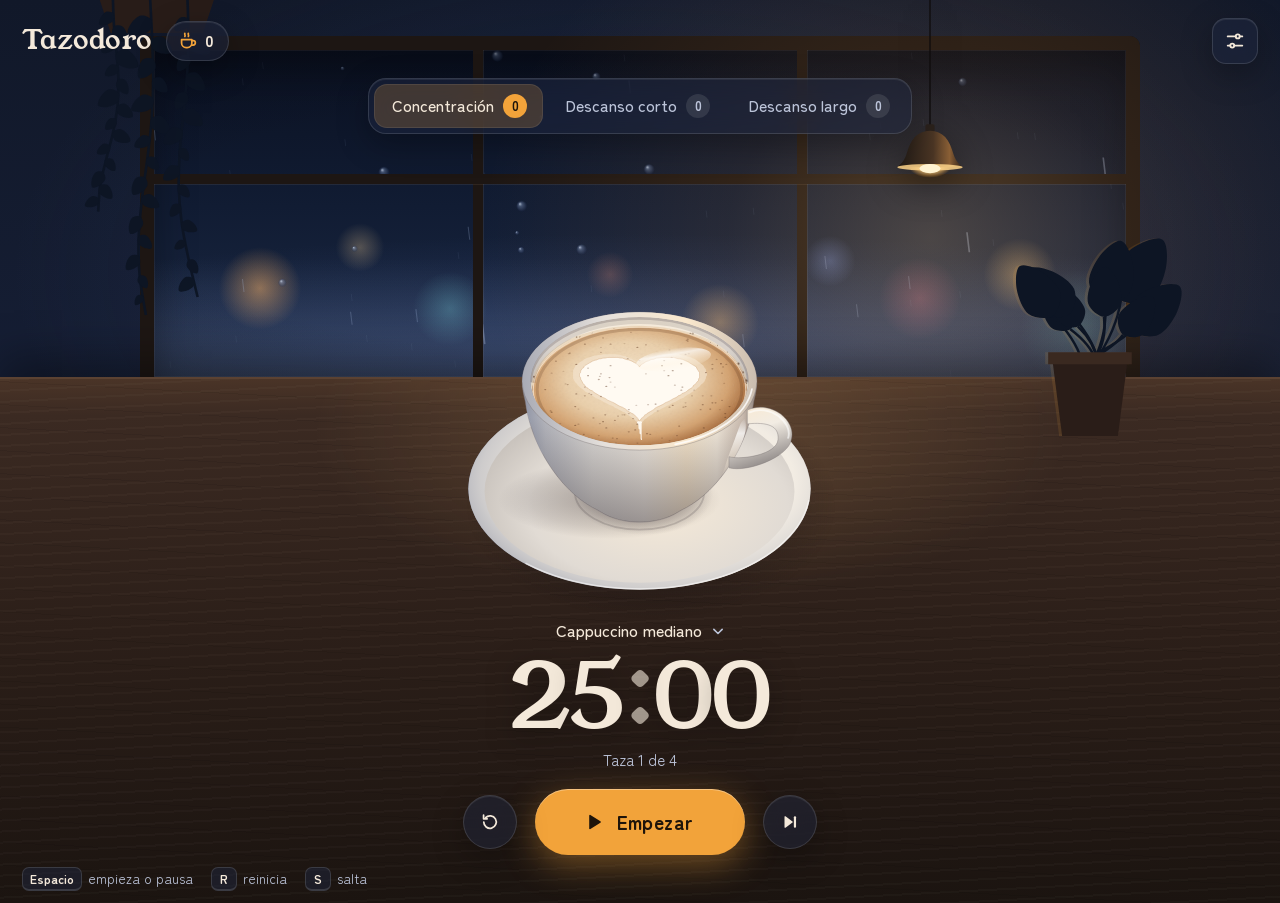
==== index.html @ 89efac1e "Fase 1: temporizador, Cappuccino y cafetería nocturna - Temporizador por hora de fin: ciclo de conce" ====
<!doctype html>
<html lang="es">
<head>
  <meta charset="utf-8">
  <meta name="viewport" content="width=device-width, initial-scale=1, viewport-fit=cover">
  <title>Tazodoro</title>
  <meta name="description" content="">
  <meta name="theme-color" content="#141B2E">
  <meta name="color-scheme" content="dark">
  <link rel="icon" href="data:image/svg+xml,%3Csvg xmlns='http://www.w3.org/2000/svg' viewBox='0 0 32 32'%3E%3Cpath d='M6 9h17v11a6 6 0 0 1-6 6h-5a6 6 0 0 1-6-6z' fill='%23F4E9DA'/%3E%3C/svg%3E">
  <link rel="preconnect" href="https://fonts.googleapis.com">
  <link rel="preconnect" href="https://fonts.gstatic.com" crossorigin>
  <link rel="stylesheet" href="https://fonts.googleapis.com/css2?family=Young+Serif&family=Zen+Maru+Gothic:wght@400;500;700&display=swap">
  <link rel="stylesheet" href="css/base.css">
  <link rel="stylesheet" href="css/escena.css">
  <link rel="stylesheet" href="css/temas/nocturna.css">
  <script type="module" src="js/main.js"></script>
</head>
<body>
  <div class="app" data-tema="nocturna">
    <div class="fondo" aria-hidden="true"></div>

    <header class="barra">
      <div class="marca">
        <h1 class="marca-nombre" data-t="app.nombre"></h1>
        <span class="racha vidrio" role="img"><span class="racha-icono"></span><span class="racha-numero" aria-hidden="true">0</span></span>
      </div>
      <div class="barra-iconos">
        <button class="boton-icono vidrio" type="button" data-accion="ajustes" data-t-aria="barra.ajustes" data-t-title="barra.ajustes"></button>
      </div>
    </header>

    <nav class="bloques vidrio" data-t-aria="bloques.grupo">
      <button class="bloque" type="button" data-bloque="foco" aria-pressed="true">
        <span class="bloque-nombre" data-t="bloques.foco"></span>
        <span class="bloque-breve" data-t="bloques.focoBreve" aria-hidden="true"></span>
        <span class="contador" aria-hidden="true">0</span>
      </button>
      <button class="bloque" type="button" data-bloque="corto" aria-pressed="false">
        <span class="bloque-nombre" data-t="bloques.corto"></span>
        <span class="bloque-breve" data-t="bloques.cortoBreve" aria-hidden="true"></span>
        <span class="contador" aria-hidden="true">0</span>
      </button>
      <button class="bloque" type="button" data-bloque="largo" aria-pressed="false">
        <span class="bloque-nombre" data-t="bloques.largo"></span>
        <span class="bloque-breve" data-t="bloques.largoBreve" aria-hidden="true"></span>
        <span class="contador" aria-hidden="true">0</span>
      </button>
    </nav>

    <main class="centro">
      <div class="escena" role="img"></div>
      <p class="mensaje vidrio" role="status"></p>
      <button class="pedido" type="button" aria-haspopup="dialog" aria-expanded="false" data-t-title="pedido.abrir">
        <span class="pedido-texto"></span><span class="pedido-flecha"></span>
      </button>
      <div class="reloj" role="timer"><span class="reloj-cifras"></span></div>
      <p class="estado-linea"></p>
      <div class="controles">
        <button class="boton-redondo vidrio" type="button" data-accion="reiniciar" data-t-aria="controles.reiniciar" data-t-title="controles.reiniciar"></button>
        <button class="boton-principal" type="button"><span class="principal-icono"></span><span class="principal-texto"></span></button>
        <button class="boton-redondo vidrio" type="button" data-accion="saltar"></button>
      </div>
    </main>

    <footer class="pie">
      <p class="atajos">
        <span class="atajo"><kbd data-t="atajos.espacio"></kbd> <span data-t="atajos.espacioAccion"></span></span>
        <span class="atajo"><kbd data-t="atajos.r"></kbd> <span data-t="atajos.rAccion"></span></span>
        <span class="atajo"><kbd data-t="atajos.s"></kbd> <span data-t="atajos.sAccion"></span></span>
      </p>
    </footer>

    <div class="anuncios visualmente-oculto" aria-live="polite" aria-atomic="true"></div>
  </div>
</body>
</html>
---- css/base.css ----
/* Estilos base de Tazodoro. Los temas solo cambian variables (css/temas/*.css). */

*,
*::before,
*::after { box-sizing: border-box; }

html { -webkit-text-size-adjust: 100%; text-size-adjust: 100%; }
body { margin: 0; background: var(--fondo, #141b2e); color: var(--texto, #f4e9da); }
h1, h2, h3, p { margin: 0; }
button, input, select { font: inherit; color: inherit; }
button { cursor: pointer; }
button:disabled { cursor: not-allowed; }
svg { display: block; }

.app {
  /* Valores por defecto; cada tema los redefine. */
  --fondo: #141b2e;
  --texto: #f4e9da;
  --texto-suave: #b9c2d8;
  --acento: #f2a33a;
  --acento-texto: #1e140a;
  --acento-hover: #ffb85c;
  --vidrio: rgba(28, 36, 58, 0.55);
  --vidrio-fuerte: rgba(22, 28, 46, 0.9);
  --vidrio-borde: rgba(255, 255, 255, 0.13);
  --vidrio-brillo: rgba(255, 255, 255, 0.07);
  --activo: rgba(242, 163, 58, 0.2);
  --foco: #ffd08a;
  --sombra-suave: 0 10px 32px rgba(0, 0, 0, 0.28);
  --radio: 16px;
  --radio-grande: 24px;
  --fuente-display: Georgia, 'Times New Roman', serif;
  --fuente-ui: system-ui, -apple-system, 'Segoe UI', sans-serif;
  --alto-escena: clamp(230px, calc(100dvh - 425px), 600px);

  position: relative;
  min-height: 100vh;
  min-height: 100dvh;
  display: grid;
  grid-template-rows: auto auto 1fr auto;
  overflow: hidden;
  font-family: var(--fuente-ui);
  font-size: 16px;
  line-height: 1.45;
  padding: max(14px, env(safe-area-inset-top)) max(16px, env(safe-area-inset-right)) max(10px, env(safe-area-inset-bottom)) max(16px, env(safe-area-inset-left));
  isolation: isolate;
}

.fondo { position: absolute; inset: 0; z-index: -1; overflow: hidden; pointer-events: none; }

.vidrio {
  background: var(--vidrio);
  border: 1px solid var(--vidrio-borde);
  -webkit-backdrop-filter: blur(14px) saturate(1.25);
  backdrop-filter: blur(14px) saturate(1.25);
  box-shadow: inset 0 1px 0 var(--vidrio-brillo), var(--sombra-suave);
}

:focus { outline: none; }
:focus-visible { outline: 2px solid var(--foco); outline-offset: 3px; }

.visualmente-oculto {
  position: absolute !important;
  width: 1px; height: 1px;
  margin: -1px; padding: 0; border: 0;
  overflow: hidden; clip: rect(0 0 0 0); clip-path: inset(50%);
  white-space: nowrap;
}

/* ---------- Barra superior ---------- */
.barra { display: flex; align-items: center; justify-content: space-between; gap: 12px; padding: 4px 6px 0; }
.marca { display: flex; align-items: center; gap: 14px; min-width: 0; }
.marca-nombre { font-family: var(--fuente-display); font-weight: 400; font-size: clamp(1.35rem, 2.6vw, 1.7rem); letter-spacing: 0.01em; line-height: 1; white-space: nowrap; }
.racha { display: inline-flex; align-items: center; gap: 6px; height: 40px; padding: 0 14px 0 10px; border-radius: 999px; font-weight: 700; font-variant-numeric: tabular-nums; }
.racha-icono { color: var(--acento); width: 22px; height: 22px; }
.racha-icono svg { width: 100%; height: 100%; }
.barra-iconos { display: flex; gap: 10px; }
.boton-icono { width: 46px; height: 46px; display: grid; place-items: center; border-radius: 14px; padding: 0; transition: background-color 0.2s, border-color 0.2s; }
.boton-icono svg { width: 22px; height: 22px; }
.boton-icono:hover { background: var(--vidrio-fuerte); border-color: rgba(255, 255, 255, 0.24); }

/* ---------- Pestañas de bloque ---------- */
.bloques { justify-self: center; display: flex; gap: 4px; padding: 5px; margin-top: 14px; border-radius: 18px; max-width: 100%; }
.bloque {
  display: inline-flex; align-items: center; gap: 9px;
  min-height: 44px; padding: 0 16px 0 18px;
  border: 0; border-radius: 13px; background: transparent;
  color: var(--texto-suave); font-weight: 500; white-space: nowrap;
  transition: background-color 0.25s, color 0.25s;
}
.bloque:hover { color: var(--texto); }
.bloque[aria-pressed='true'] { background: var(--activo); color: var(--texto); box-shadow: inset 0 0 0 1px rgba(255, 255, 255, 0.08); }
.bloque-breve { display: none; }
.contador {
  display: inline-grid; place-items: center; min-width: 24px; height: 24px; padding: 0 6px;
  border-radius: 999px; background: rgba(255, 255, 255, 0.1); font-size: 0.82rem; font-weight: 700; font-variant-numeric: tabular-nums;
}
.bloque[aria-pressed='true'] .contador { background: var(--acento); color: var(--acento-texto); }
.contador.sube { animation: sube-contador 0.7s cubic-bezier(0.3, 1.6, 0.5, 1); }
@keyframes sube-contador { 40% { transform: scale(1.35); } }

/* ---------- Centro ---------- */
.centro { position: relative; display: flex; flex-direction: column; align-items: center; justify-content: center; padding: 6px 0 4px; min-width: 0; }
.escena {
  position: relative;
  width: min(calc(100vw - 32px), calc(var(--alto-escena) * 400 / 460));
  aspect-ratio: 400 / 460;
  flex: none;
}
.mensaje {
  position: absolute; top: 2%; left: 50%; z-index: 3;
  max-width: min(88vw, 420px); padding: 10px 18px; border-radius: 999px;
  text-align: center; font-weight: 500;
  opacity: 0; transform: translate(-50%, -6px); pointer-events: none;
  transition: opacity 0.4s ease, transform 0.4s ease;
}
.mensaje.visible { opacity: 1; transform: translate(-50%, 0); }
.mensaje:empty { display: none; }

.pedido {
  position: relative; z-index: 2;
  display: inline-flex; align-items: center; gap: 6px;
  margin-top: -4px; padding: 6px 10px 6px 14px; min-height: 40px;
  border: 1px solid transparent; border-radius: 999px; background: transparent;
  color: var(--texto); font-weight: 500; font-size: 1.02rem;
  transition: background-color 0.2s, border-color 0.2s;
}
.pedido:hover, .pedido[aria-expanded='true'] { background: var(--vidrio); border-color: var(--vidrio-borde); }
.pedido-flecha { width: 20px; height: 20px; color: var(--texto-suave); }
.pedido-flecha svg { width: 100%; height: 100%; }

.reloj {
  font-family: var(--fuente-display);
  font-size: clamp(3.4rem, 8vw, 5.6rem);
  line-height: 1; letter-spacing: 0.01em;
  margin-top: 2px; font-variant-numeric: tabular-nums lining-nums;
  text-shadow: 0 6px 30px rgba(0, 0, 0, 0.35);
  pointer-events: none;
}
.reloj-cifras { display: inline-flex; align-items: baseline; }
.cifra { display: inline-block; width: 0.64em; text-align: center; }
.dos-puntos { display: inline-block; width: 0.32em; text-align: center; opacity: 0.6; transform: translateY(-0.06em); }
.estado-linea { margin-top: 6px; color: var(--texto-suave); font-size: 0.98rem; min-height: 1.45em; text-align: center; }

.controles { display: flex; align-items: center; gap: 18px; margin-top: 18px; }
.boton-redondo { width: 54px; height: 54px; display: grid; place-items: center; border-radius: 50%; padding: 0; transition: background-color 0.2s, border-color 0.2s; }
.boton-redondo svg { width: 22px; height: 22px; }
.boton-redondo:hover { background: var(--vidrio-fuerte); border-color: rgba(255, 255, 255, 0.24); }
.boton-principal {
  display: inline-flex; align-items: center; justify-content: center; gap: 12px;
  min-width: 210px; height: 66px; padding: 0 34px 0 28px;
  border: 0; border-radius: 999px;
  background: var(--acento); color: var(--acento-texto);
  font-size: 1.22rem; font-weight: 700; letter-spacing: 0.02em;
  box-shadow: 0 10px 34px color-mix(in srgb, var(--acento) 38%, transparent), inset 0 1px 0 rgba(255, 255, 255, 0.35);
  transition: background-color 0.2s, transform 0.15s ease;
}
.boton-principal:hover { background: var(--acento-hover); }
.boton-principal:active { transform: scale(0.97); }
.principal-icono { width: 24px; height: 24px; }
.principal-icono svg { width: 100%; height: 100%; }

/* ---------- Pie ---------- */
.pie { display: flex; justify-content: flex-start; padding: 8px 6px 2px; color: var(--texto-suave); font-size: 0.85rem; }
.atajos { display: flex; flex-wrap: wrap; gap: 6px 18px; }
.atajo { display: inline-flex; align-items: center; gap: 6px; }
kbd {
  display: inline-grid; place-items: center; min-width: 26px; height: 24px; padding: 0 7px;
  border-radius: 7px; border: 1px solid var(--vidrio-borde); border-bottom-width: 2px;
  background: var(--vidrio); color: var(--texto); font-family: inherit; font-size: 0.78rem; font-weight: 700;
}

/* ---------- Ventanita de tamaños ---------- */
.popover { position: absolute; z-index: 20; border-radius: var(--radio-grande); padding: 16px; background: var(--vidrio-fuerte); border: 1px solid var(--vidrio-borde); box-shadow: 0 24px 60px rgba(0, 0, 0, 0.45); -webkit-backdrop-filter: blur(18px); backdrop-filter: blur(18px); }
.popover[hidden] { display: none; }
.popover-titulo { font-weight: 700; margin-bottom: 10px; padding-left: 4px; }
.opciones-tamano { display: grid; grid-template-columns: repeat(4, minmax(0, 1fr)); gap: 8px; }
.opcion-tamano {
  display: grid; justify-items: center; gap: 2px; padding: 10px 6px 9px; min-width: 86px;
  border-radius: 14px; border: 1px solid var(--vidrio-borde); background: rgba(255, 255, 255, 0.03);
  color: var(--texto); transition: background-color 0.2s, border-color 0.2s;
}
.opcion-tamano:hover:not(:disabled) { background: rgba(255, 255, 255, 0.08); }
.opcion-tamano[aria-checked='true'] { border-color: var(--acento); background: var(--activo); }
.opcion-tamano:disabled { opacity: 0.45; }
.opcion-icono { width: 34px; height: 34px; color: var(--acento); }
.opcion-icono svg { width: 100%; height: 100%; }
.opcion-nombre { font-weight: 700; font-size: 0.9rem; }
.opcion-minutos { color: var(--texto-suave); font-size: 0.8rem; font-variant-numeric: tabular-nums; }
.personalizada { margin-top: 14px; display: grid; gap: 6px; font-size: 0.9rem; color: var(--texto-suave); }
.personalizada[hidden] { display: none; }
.personalizada-fila { display: flex; align-items: center; gap: 12px; }
.personalizada-fila output { min-width: 56px; color: var(--texto); font-weight: 700; font-variant-numeric: tabular-nums; }
.nota-bloqueo { display: none; margin-top: 12px; font-size: 0.85rem; color: var(--texto-suave); max-width: 360px; }
.popover-tamanos.bloqueado .nota-bloqueo { display: block; }

input[type='range'] { flex: 1; accent-color: var(--acento); min-height: 28px; }

/* ---------- Diálogos ---------- */
.dialogo {
  width: min(560px, calc(100vw - 24px)); max-height: min(86dvh, 760px);
  padding: 0; border: 1px solid var(--vidrio-borde); border-radius: var(--radio-grande);
  background: var(--vidrio-fuerte); color: var(--texto);
  box-shadow: 0 30px 80px rgba(0, 0, 0, 0.5);
}
.dialogo::backdrop { background: rgba(6, 8, 16, 0.55); -webkit-backdrop-filter: blur(3px); backdrop-filter: blur(3px); }
.dialogo-cuerpo { padding: 22px 24px 24px; display: grid; gap: 20px; }
.dialogo-cabecera { display: flex; align-items: center; justify-content: space-between; gap: 12px; }
.dialogo-titulo { font-family: var(--fuente-display); font-weight: 400; font-size: 1.5rem; }
.dialogo-texto { color: var(--texto-suave); }
.dialogo-botones { display: flex; justify-content: flex-end; gap: 10px; flex-wrap: wrap; }
.dialogo-confirmar { width: min(440px, calc(100vw - 24px)); }

.boton-suave, .boton-acento, .boton-texto {
  min-height: 42px; padding: 0 16px; border-radius: 12px; font-weight: 700;
  transition: background-color 0.2s, border-color 0.2s;
}
.boton-suave { border: 1px solid var(--vidrio-borde); background: rgba(255, 255, 255, 0.06); }
.boton-suave:hover { background: rgba(255, 255, 255, 0.12); }
.boton-acento { border: 0; background: var(--acento); color: var(--acento-texto); }
.boton-acento:hover { background: var(--acento-hover); }
.boton-texto { border: 0; background: none; color: var(--acento); padding: 0 4px; justify-self: start; text-decoration: underline; text-underline-offset: 3px; }

.grupo-ajustes { display: grid; gap: 12px; }
.grupo-ajustes h3 { font-size: 1rem; font-weight: 700; }
.nota { font-size: 0.88rem; color: var(--texto-suave); }
.nota[hidden] { display: none; }
.rejilla-tiempos { display: grid; grid-template-columns: repeat(3, minmax(0, 1fr)); gap: 10px; }
.campo { display: grid; gap: 6px; }
.campo-etiqueta { font-size: 0.86rem; color: var(--texto-suave); }
.entrada-numero { display: flex; align-items: center; gap: 6px; padding: 0 12px; min-height: 44px; border-radius: 12px; border: 1px solid var(--vidrio-borde); background: rgba(0, 0, 0, 0.18); }
.entrada-numero:focus-within { border-color: var(--acento); }
.entrada-numero input { width: 100%; min-width: 0; border: 0; background: none; font-weight: 700; font-variant-numeric: tabular-nums; }
.entrada-numero input:focus-visible { outline: none; }
.unidad { color: var(--texto-suave); font-size: 0.85rem; }
.fila { display: flex; align-items: center; gap: 12px; }

.interruptor { display: flex; align-items: center; gap: 12px; min-height: 40px; cursor: pointer; }
.interruptor input { position: absolute; opacity: 0; width: 1px; height: 1px; }
.interruptor-pista { position: relative; flex: none; width: 46px; height: 28px; border-radius: 999px; background: rgba(255, 255, 255, 0.16); transition: background-color 0.2s; }
.interruptor-pista::after { content: ''; position: absolute; top: 3px; left: 3px; width: 22px; height: 22px; border-radius: 50%; background: var(--texto); transition: transform 0.2s ease; }
.interruptor input:checked + .interruptor-pista { background: var(--acento); }
.interruptor input:checked + .interruptor-pista::after { transform: translateX(18px); background: var(--acento-texto); }
.interruptor input:focus-visible + .interruptor-pista { outline: 2px solid var(--foco); outline-offset: 3px; }

.tema-actual { display: flex; align-items: center; gap: 14px; padding: 12px; border-radius: 14px; border: 1px solid var(--vidrio-borde); background: rgba(255, 255, 255, 0.04); }
.tema-actual strong { display: block; }
.tema-frase { display: block; color: var(--texto-suave); font-size: 0.88rem; }
.tema-muestra { flex: none; width: 52px; height: 52px; border-radius: 12px; background: var(--muestra-tema, var(--acento)); }

/* ---------- Modo de prueba ---------- */
/* ?prueba=1&quieto=1: sin transiciones, para capturas exactas. */
.app.sin-transiciones *,
.app.sin-transiciones *::before,
.app.sin-transiciones *::after { transition: none !important; }

.panel-prueba {
  position: fixed; right: 14px; bottom: 14px; z-index: 30; width: 250px;
  display: grid; gap: 8px; padding: 14px; border-radius: 16px;
  background: rgba(10, 12, 20, 0.88); border: 1px dashed rgba(255, 208, 138, 0.5);
  font-size: 0.85rem; color: #f4e9da;
}
.prueba-titulo { font-weight: 700; color: #ffd08a; }
.prueba-nota { color: #b9c2d8; }
.prueba-botones { display: flex; gap: 8px; }
.prueba-botones .boton-suave { flex: 1; min-height: 36px; padding: 0 8px; font-size: 0.82rem; }

/* ---------- Pantallas angostas ---------- */
@media (max-width: 600px) {
  .app { --alto-escena: clamp(230px, calc(100dvh - 400px), 470px); }
  .marca { gap: 10px; }
  .racha { height: 36px; padding: 0 12px 0 8px; }
  .boton-icono { width: 42px; height: 42px; }
  .bloques { margin-top: 12px; }
  .bloque { padding: 0 12px 0 14px; gap: 7px; }
  .bloque-nombre { display: none; }
  .bloque-breve { display: inline; }
  .controles { gap: 14px; margin-top: 14px; }
  .boton-principal { min-width: 170px; height: 60px; padding: 0 26px 0 22px; }
  .boton-redondo { width: 50px; height: 50px; }
  .pie { justify-content: center; }
  .opciones-tamano { grid-template-columns: repeat(2, minmax(0, 1fr)); }
  .rejilla-tiempos { grid-template-columns: repeat(2, minmax(0, 1fr)); }
  /* En celular el panel de prueba es una barra compacta al pie que no tapa los botones. */
  .app.modo-prueba { padding-bottom: 92px; }
  .panel-prueba { left: 8px; right: 8px; bottom: 8px; width: auto; gap: 6px; padding: 10px 12px; grid-template-columns: 1fr auto; align-items: center; }
  .prueba-titulo { grid-column: 1; }
  .prueba-nota, .panel-prueba label { display: none; }
  .panel-prueba input { grid-column: 1; grid-row: 2; }
  .prueba-botones { grid-column: 2; grid-row: 1 / span 2; flex-direction: column; gap: 6px; }
  .prueba-botones .boton-suave { min-height: 30px; }
}

@media (max-height: 640px) and (min-width: 601px) {
  .app { --alto-escena: clamp(200px, calc(100dvh - 380px), 520px); }
}

@media (prefers-reduced-motion: reduce) {
  *, *::before, *::after { transition-duration: 0.01ms !important; }
  .contador.sube { animation: none; }
}
---- css/escena.css ----
/* Escena de la bebida: capas apiladas que comparten el viewBox 400 × 460. */

.escena .capa { position: absolute; inset: 0; width: 100%; height: 100%; overflow: visible; }
.capa-bebidas { pointer-events: none; }
.bebida-svg { position: absolute; inset: 0; width: 100%; height: 100%; overflow: visible; transition: opacity 0.6s ease; }
.bebida-svg.entrando, .bebida-svg.saliendo { opacity: 0; }

/* Máquina del descanso: entra desde atrás de la taza. */
.capa-maquina {
  opacity: 0;
  transform: translateY(16px) scale(0.97);
  transform-origin: 50% 85%;
  transition: opacity 0.7s ease, transform 0.9s cubic-bezier(0.2, 0.8, 0.2, 1);
  pointer-events: none;
}
.capa-maquina.visible { opacity: 1; transform: none; }
.capa-maquina .cafetera-luz { opacity: 0.2; transition: opacity 0.6s ease; }
.capa-maquina.sirviendo .cafetera-luz { opacity: 0.95; }

/* Jarrita de leche: llega desde arriba a la derecha. */
.capa-jarra {
  opacity: 0;
  transform: translate(26px, -24px) rotate(5deg);
  transform-origin: 70% 30%;
  transition: opacity 0.5s ease, transform 0.7s cubic-bezier(0.2, 0.8, 0.2, 1);
  pointer-events: none;
}
.capa-jarra.visible { opacity: 1; transform: none; }

/* Vapor: cada voluta es su propia capa y solo se anima con transform y opacity. */
.capa-vapor { pointer-events: none; opacity: var(--calor, 1); transition: opacity 2.5s linear; }
.vapor { position: absolute; }
.voluta {
  position: absolute; bottom: 0; left: var(--x);
  width: 24%; height: 100%;
  transform-origin: 50% 100%;
  opacity: 0;
  animation: subir-vapor var(--dur) cubic-bezier(0.33, 0.1, 0.5, 1) var(--retraso) infinite;
  will-change: transform, opacity;
}
.voluta svg { width: 100%; height: 100%; overflow: visible; filter: blur(2.6px); }
.vapor[data-volutas='0'] .voluta { display: none; }
.vapor[data-volutas='1'] .voluta:nth-child(n + 2) { display: none; }
.vapor[data-volutas='2'] .voluta:nth-child(n + 3) { display: none; }
.vapor[data-volutas='3'] .voluta:nth-child(n + 4) { display: none; }

@keyframes subir-vapor {
  0% { transform: translate3d(0, 14%, 0) scale(0.65, 0.75); opacity: 0; }
  22% { opacity: 0.85; }
  60% { transform: translate3d(var(--deriva), -18%, 0) scale(1, 1.05); opacity: 0.55; }
  100% { transform: translate3d(calc(var(--deriva) * -0.6), -48%, 0) scale(1.35, 1.2); opacity: 0; }
}

/* En pausa la escena se queda quieta. */
.escena.pausada .voluta { animation-play-state: paused; }

@media (prefers-reduced-motion: reduce) {
  .voluta { animation: none; opacity: 0.32; transform: none; }
  .capa-maquina, .capa-jarra { transition-duration: 0.01ms; }
}
---- css/temas/nocturna.css ----
/* Tema: Cafetería nocturna lo-fi. Noche azul y marrón, lluvia en la ventana, lámpara cálida. */

.app[data-tema='nocturna'] {
  --noche: #141b2e;
  --pizarra: #222b45;
  --madera: #3b2a22;
  --ambar: #f2a33a;
  --crema: #f4e9da;

  --fondo: var(--noche);
  --texto: var(--crema);
  --texto-suave: #bcc4d9;
  --acento: var(--ambar);
  --acento-hover: #ffb75a;
  --acento-texto: #1e140a;
  --vidrio: rgba(30, 38, 62, 0.5);
  --vidrio-fuerte: rgba(23, 29, 48, 0.92);
  --vidrio-borde: rgba(255, 255, 255, 0.13);
  --activo: rgba(242, 163, 58, 0.2);
  --foco: #ffd08a;
  --fuente-display: 'Young Serif', Georgia, serif;
  --fuente-ui: 'Zen Maru Gothic', system-ui, -apple-system, 'Segoe UI', sans-serif;
  --maquina-cuerpo: #5e3726;
  --maquina-luz: #a4683f;
  --maquina-sombra: #26150d;
  --muestra-tema: linear-gradient(160deg, #1d2a48 0%, #141b2e 55%, #3b2a22 56%, #2a1e18 100%);
  color-scheme: dark;
}

/* ---------- Pared y luz ---------- */
[data-tema='nocturna'] .fondo-pared {
  position: absolute; inset: 0;
  background:
    radial-gradient(70% 55% at 50% 30%, rgba(52, 70, 112, 0.35), transparent 70%),
    linear-gradient(180deg, #111829 0%, #172038 55%, #121a2c 100%);
}

/* ---------- Ventana con lluvia ---------- */
[data-tema='nocturna'] .fondo-ventana {
  position: absolute;
  left: var(--escena-x, 50%);
  top: 4vh;
  width: min(80vw, 1000px);
  height: calc(var(--mesa-y, 60vh) - 4vh);
  transform: translateX(-50%);
  overflow: hidden;
  border-radius: 10px 10px 0 0;
}
[data-tema='nocturna'] .ventana-ciudad {
  position: absolute; inset: 0;
  background:
    radial-gradient(circle at 12% 74%, rgba(255, 178, 96, 0.5), transparent 4.5%),
    radial-gradient(circle at 22% 62%, rgba(255, 214, 150, 0.28), transparent 3%),
    radial-gradient(circle at 31% 80%, rgba(110, 200, 210, 0.32), transparent 5%),
    radial-gradient(circle at 47% 70%, rgba(255, 150, 120, 0.22), transparent 4%),
    radial-gradient(circle at 58% 84%, rgba(255, 190, 110, 0.4), transparent 6%),
    radial-gradient(circle at 69% 66%, rgba(140, 170, 255, 0.3), transparent 3.5%),
    radial-gradient(circle at 78% 77%, rgba(255, 120, 140, 0.26), transparent 5%),
    radial-gradient(circle at 88% 70%, rgba(255, 200, 120, 0.38), transparent 4%),
    radial-gradient(circle at 94% 86%, rgba(120, 210, 200, 0.22), transparent 6%),
    radial-gradient(120% 60% at 50% 100%, rgba(60, 80, 130, 0.55), transparent 70%),
    linear-gradient(180deg, #0a1020 0%, #111c33 50%, #1b2944 100%);
}
[data-tema='nocturna'] .ventana-lluvia { position: absolute; inset: 0; width: 100%; height: 100%; }
[data-tema='nocturna'] .ventana-vaho {
  position: absolute; inset: 0;
  background:
    linear-gradient(0deg, rgba(170, 186, 220, 0.16), transparent 35%),
    radial-gradient(90% 70% at 50% 55%, transparent 55%, rgba(8, 12, 24, 0.45));
}
[data-tema='nocturna'] .ventana-marco {
  position: absolute; inset: 0;
  border: 14px solid #1d1613;
  border-bottom: 0;
  border-radius: 10px 10px 0 0;
  box-shadow: inset 0 0 0 1px rgba(255, 220, 180, 0.06), inset 0 18px 40px rgba(0, 0, 0, 0.35);
}
[data-tema='nocturna'] .parteluz-v::before,
[data-tema='nocturna'] .parteluz-v::after {
  content: ''; position: absolute; top: 0; bottom: 0; width: 10px; background: #1d1613;
  box-shadow: 1px 0 0 rgba(255, 210, 160, 0.08);
}
[data-tema='nocturna'] .parteluz-v::before { left: calc(33.333% - 5px); }
[data-tema='nocturna'] .parteluz-v::after { left: calc(66.666% - 5px); }
[data-tema='nocturna'] .parteluz-h {
  position: absolute; left: 0; right: 0; top: 38%; height: 10px; background: #1d1613;
  box-shadow: 0 1px 0 rgba(255, 210, 160, 0.08);
}

/* ---------- Lámpara ---------- */
[data-tema='nocturna'] .lampara {
  position: absolute; top: 0;
  left: calc(var(--escena-x, 50%) + min(29vw, 290px));
  height: calc(var(--mesa-y, 60vh) * 0.52);
  width: calc(var(--mesa-y, 60vh) * 0.52 * 0.4);
  transform: translateX(-50%);
  filter: drop-shadow(0 10px 18px rgba(0, 0, 0, 0.45));
}
[data-tema='nocturna'] .fondo-halo {
  position: absolute;
  left: calc(var(--escena-x, 50%) + min(29vw, 290px));
  top: calc(var(--mesa-y, 60vh) * 0.47);
  width: 900px; height: 760px;
  transform: translate(-50%, -42%);
  background: radial-gradient(closest-side, rgba(255, 196, 120, 0.24), rgba(255, 170, 80, 0.09) 45%, transparent);
}

/* ---------- Plantas ---------- */
[data-tema='nocturna'] .planta { position: absolute; overflow: visible; }
[data-tema='nocturna'] .planta .hojas { fill: #0d1524; }
[data-tema='nocturna'] .planta .tallo { stroke: #0d1524; stroke-width: 2.4; fill: none; }
[data-tema='nocturna'] .planta .maceta { fill: #2a1d18; }
[data-tema='nocturna'] .planta .maceta-borde { fill: #3a2920; }
[data-tema='nocturna'] .planta-colgante {
  top: 0;
  left: calc(var(--escena-x, 50%) - min(46vw, 560px));
  width: clamp(96px, 12vw, 170px);
  height: auto;
  opacity: 0.95;
}
[data-tema='nocturna'] .planta-maceta {
  top: calc(var(--mesa-y, 60vh) - clamp(110px, 13vw, 190px) * 1.12);
  left: calc(var(--escena-x, 50%) + min(37vw, 450px));
  width: clamp(120px, 14vw, 200px);
  height: auto;
  transform: translateX(-50%);
  filter: drop-shadow(-3px 0 0 rgba(242, 163, 58, 0.12));
}

/* ---------- Mesa de madera ---------- */
[data-tema='nocturna'] .fondo-mesa {
  position: absolute; left: 0; right: 0; bottom: 0;
  top: var(--mesa-y, 60vh);
  border-top: 2px solid #5b4232;
  background:
    radial-gradient(42% 46% at calc(var(--escena-x, 50%) + 50px) 10%, rgba(255, 190, 115, 0.2), transparent 70%),
    repeating-linear-gradient(177deg, rgba(255, 236, 210, 0.022) 0 2px, transparent 2px 11px),
    repeating-linear-gradient(183deg, rgba(0, 0, 0, 0.07) 0 1px, transparent 1px 23px),
    linear-gradient(180deg, #4a3427 0%, #3b2a22 7%, #2c1f19 48%, #1b1410 100%);
  box-shadow: 0 -18px 40px rgba(0, 0, 0, 0.35);
}

@media (max-width: 600px) {
  [data-tema='nocturna'] .fondo-ventana { width: calc(100vw - 20px); top: 0; height: var(--mesa-y, 60vh); }
  [data-tema='nocturna'] .planta-colgante { left: -18px; width: 92px; }
  [data-tema='nocturna'] .planta-maceta { display: none; }
  [data-tema='nocturna'] .lampara { left: calc(100% - 46px); }
  [data-tema='nocturna'] .fondo-halo { left: calc(100% - 46px); }
}
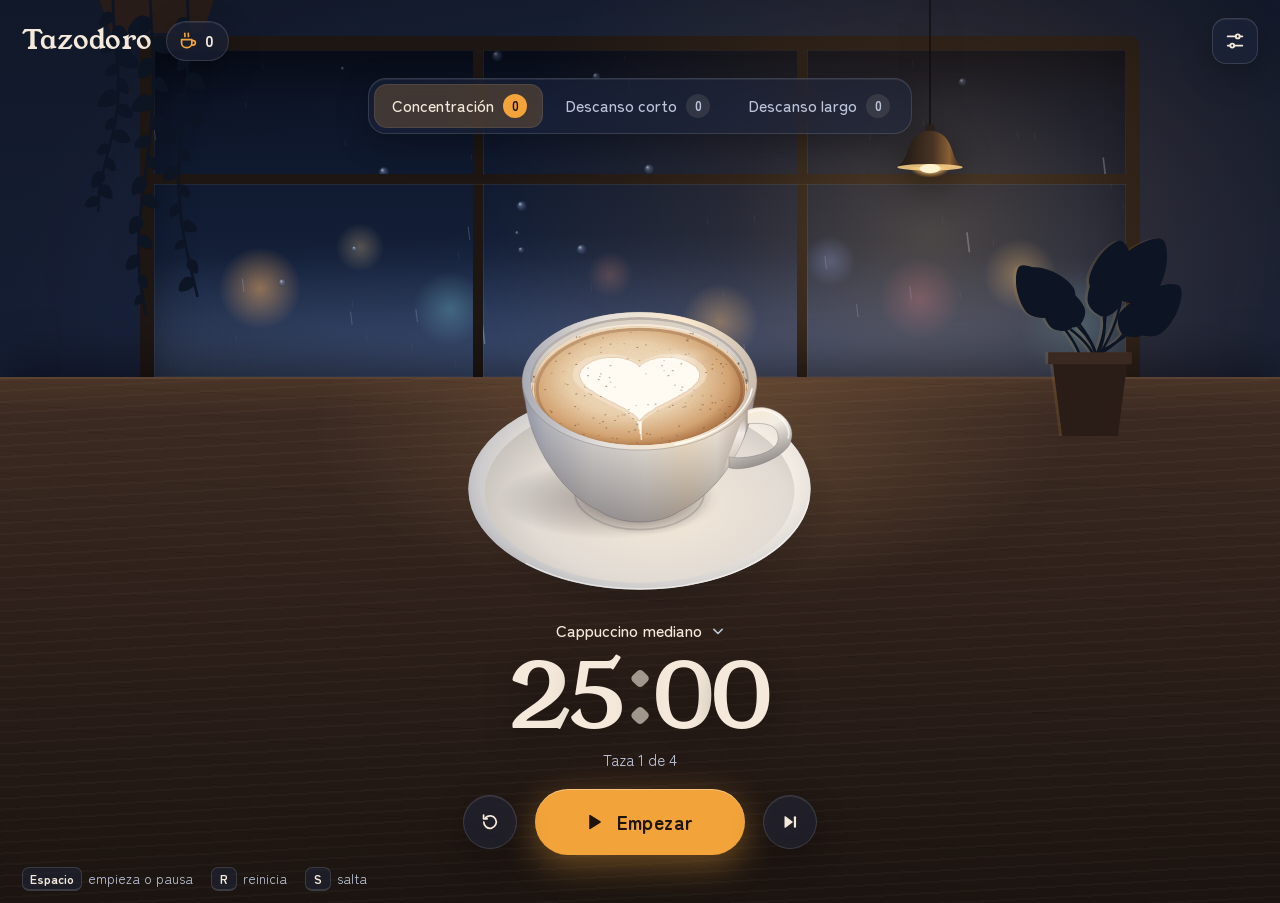
==== commit 5906c2ba: "Fase 3: temas Pastel kawaii, Retro de cafetería y Kraft natural - Sistema de temas (js/temas.js): fu" ====
--- a/index.html
+++ b/index.html
@@ -14,6 +14,9 @@
   <link rel="stylesheet" href="css/base.css">
   <link rel="stylesheet" href="css/escena.css">
   <link rel="stylesheet" href="css/temas/nocturna.css">
+  <link rel="stylesheet" href="css/temas/kawaii.css">
+  <link rel="stylesheet" href="css/temas/retro.css">
+  <link rel="stylesheet" href="css/temas/kraft.css">
   <script type="module" src="js/main.js"></script>
 </head>
 <body>
--- a/css/base.css
+++ b/css/base.css
@@ -39,6 +39,8 @@
   display: grid;
   grid-template-rows: auto auto 1fr auto;
   overflow: hidden;
+  color: var(--texto);
+  background: var(--fondo);
   font-family: var(--fuente-ui);
   font-size: 16px;
   line-height: 1.45;
@@ -70,14 +72,14 @@
 /* ---------- Barra superior ---------- */
 .barra { display: flex; align-items: center; justify-content: space-between; gap: 12px; padding: 4px 6px 0; }
 .marca { display: flex; align-items: center; gap: 14px; min-width: 0; }
-.marca-nombre { font-family: var(--fuente-display); font-weight: 400; font-size: clamp(1.35rem, 2.6vw, 1.7rem); letter-spacing: 0.01em; line-height: 1; white-space: nowrap; }
+.marca-nombre { font-family: var(--fuente-marca, var(--fuente-display)); font-weight: 400; font-size: clamp(1.35rem, 2.6vw, 1.7rem); letter-spacing: 0.01em; line-height: 1; white-space: nowrap; }
 .racha { display: inline-flex; align-items: center; gap: 6px; height: 40px; padding: 0 14px 0 10px; border-radius: 999px; font-weight: 700; font-variant-numeric: tabular-nums; }
 .racha-icono { color: var(--acento); width: 22px; height: 22px; }
 .racha-icono svg { width: 100%; height: 100%; }
 .barra-iconos { display: flex; gap: 10px; }
 .boton-icono { width: 46px; height: 46px; display: grid; place-items: center; border-radius: 14px; padding: 0; transition: background-color 0.2s, border-color 0.2s; }
 .boton-icono svg { width: 22px; height: 22px; }
-.boton-icono:hover { background: var(--vidrio-fuerte); border-color: rgba(255, 255, 255, 0.24); }
+.boton-icono:hover { background: var(--vidrio-fuerte); border-color: color-mix(in srgb, var(--texto) 24%, transparent); }
 
 /* ---------- Pestañas de bloque ---------- */
 .bloques { justify-self: center; display: flex; gap: 4px; padding: 5px; margin-top: 14px; border-radius: 18px; max-width: 100%; }
@@ -93,7 +95,7 @@
 .bloque-breve { display: none; }
 .contador {
   display: inline-grid; place-items: center; min-width: 24px; height: 24px; padding: 0 6px;
-  border-radius: 999px; background: rgba(255, 255, 255, 0.1); font-size: 0.82rem; font-weight: 700; font-variant-numeric: tabular-nums;
+  border-radius: 999px; background: color-mix(in srgb, var(--texto) 10%, transparent); font-size: 0.82rem; font-weight: 700; font-variant-numeric: tabular-nums;
 }
 .bloque[aria-pressed='true'] .contador { background: var(--acento); color: var(--acento-texto); }
 .contador.sube { animation: sube-contador 0.7s cubic-bezier(0.3, 1.6, 0.5, 1); }
@@ -138,14 +140,14 @@
   pointer-events: none;
 }
 .reloj-cifras { display: inline-flex; align-items: baseline; }
-.cifra { display: inline-block; width: 0.64em; text-align: center; }
+.cifra { display: inline-block; width: var(--ancho-cifra, 0.64em); text-align: center; }
 .dos-puntos { display: inline-block; width: 0.32em; text-align: center; opacity: 0.6; transform: translateY(-0.06em); }
 .estado-linea { margin-top: 6px; color: var(--texto-suave); font-size: 0.98rem; min-height: 1.45em; text-align: center; }
 
 .controles { display: flex; align-items: center; gap: 18px; margin-top: 18px; }
 .boton-redondo { width: 54px; height: 54px; display: grid; place-items: center; border-radius: 50%; padding: 0; transition: background-color 0.2s, border-color 0.2s; }
 .boton-redondo svg { width: 22px; height: 22px; }
-.boton-redondo:hover { background: var(--vidrio-fuerte); border-color: rgba(255, 255, 255, 0.24); }
+.boton-redondo:hover { background: var(--vidrio-fuerte); border-color: color-mix(in srgb, var(--texto) 24%, transparent); }
 .boton-principal {
   display: inline-flex; align-items: center; justify-content: center; gap: 12px;
   min-width: 210px; height: 66px; padding: 0 34px 0 28px;
@@ -170,17 +172,33 @@
   background: var(--vidrio); color: var(--texto); font-family: inherit; font-size: 0.78rem; font-weight: 700;
 }
 
-/* ---------- Ventanita de tamaños ---------- */
-.popover { position: absolute; z-index: 20; border-radius: var(--radio-grande); padding: 16px; background: var(--vidrio-fuerte); border: 1px solid var(--vidrio-borde); box-shadow: 0 24px 60px rgba(0, 0, 0, 0.45); -webkit-backdrop-filter: blur(18px); backdrop-filter: blur(18px); }
-.popover[hidden] { display: none; }
-.popover-titulo { font-weight: 700; margin-bottom: 10px; padding-left: 4px; }
+/* ---------- La carta ---------- */
+.dialogo.dialogo-carta { width: min(960px, calc(100vw - 24px)); }
+.dialogo-carta .dialogo-cuerpo { gap: 24px; }
+.carta-seccion { font-family: var(--fuente-titulos, var(--fuente-display)); font-weight: 400; font-size: 1.2rem; margin-bottom: 12px; }
+.carta-tarjetas { display: grid; grid-template-columns: repeat(auto-fill, minmax(196px, 1fr)); gap: 12px; }
+.tarjeta-bebida {
+  display: grid; grid-template-rows: auto auto 1fr; justify-items: center; align-content: start; gap: 4px;
+  padding: 10px 14px 16px; border-radius: 18px;
+  border: 1px solid var(--vidrio-borde); background: color-mix(in srgb, var(--texto) 3%, transparent);
+  color: var(--texto); text-align: center;
+  transition: background-color 0.2s, border-color 0.2s;
+}
+.tarjeta-bebida:hover { background: color-mix(in srgb, var(--texto) 7%, transparent); }
+.tarjeta-bebida[aria-pressed='true'] { border-color: var(--acento); background: var(--activo); }
+.tarjeta-ilustracion { position: relative; display: block; width: 100%; aspect-ratio: 5 / 4; min-height: 0; }
+.tarjeta-ilustracion svg { position: absolute; inset: 0; width: 100%; height: 100%; overflow: visible; }
+.tarjeta-nombre { font-family: var(--fuente-titulos, var(--fuente-display)); font-size: 1.14rem; line-height: 1.2; margin-top: 2px; }
+.tarjeta-frase { font-family: var(--fuente-mano, inherit); color: var(--texto-suave); font-size: 0.86rem; line-height: 1.35; max-width: 26ch; }
+.carta-tamanos .opciones-tamano { max-width: 540px; }
+.carta-ayuda { text-align: center; }
 .opciones-tamano { display: grid; grid-template-columns: repeat(4, minmax(0, 1fr)); gap: 8px; }
 .opcion-tamano {
   display: grid; justify-items: center; gap: 2px; padding: 10px 6px 9px; min-width: 86px;
-  border-radius: 14px; border: 1px solid var(--vidrio-borde); background: rgba(255, 255, 255, 0.03);
+  border-radius: 14px; border: 1px solid var(--vidrio-borde); background: color-mix(in srgb, var(--texto) 3%, transparent);
   color: var(--texto); transition: background-color 0.2s, border-color 0.2s;
 }
-.opcion-tamano:hover:not(:disabled) { background: rgba(255, 255, 255, 0.08); }
+.opcion-tamano:hover:not(:disabled) { background: color-mix(in srgb, var(--texto) 8%, transparent); }
 .opcion-tamano[aria-checked='true'] { border-color: var(--acento); background: var(--activo); }
 .opcion-tamano:disabled { opacity: 0.45; }
 .opcion-icono { width: 34px; height: 34px; color: var(--acento); }
@@ -191,8 +209,8 @@
 .personalizada[hidden] { display: none; }
 .personalizada-fila { display: flex; align-items: center; gap: 12px; }
 .personalizada-fila output { min-width: 56px; color: var(--texto); font-weight: 700; font-variant-numeric: tabular-nums; }
-.nota-bloqueo { display: none; margin-top: 12px; font-size: 0.85rem; color: var(--texto-suave); max-width: 360px; }
-.popover-tamanos.bloqueado .nota-bloqueo { display: block; }
+.nota-bloqueo { display: none; margin-top: 12px; font-size: 0.85rem; color: var(--texto-suave); max-width: 420px; }
+.dialogo-carta.bloqueado .nota-bloqueo { display: block; }
 
 input[type='range'] { flex: 1; accent-color: var(--acento); min-height: 28px; }
 
@@ -206,7 +224,7 @@
 .dialogo::backdrop { background: rgba(6, 8, 16, 0.55); -webkit-backdrop-filter: blur(3px); backdrop-filter: blur(3px); }
 .dialogo-cuerpo { padding: 22px 24px 24px; display: grid; gap: 20px; }
 .dialogo-cabecera { display: flex; align-items: center; justify-content: space-between; gap: 12px; }
-.dialogo-titulo { font-family: var(--fuente-display); font-weight: 400; font-size: 1.5rem; }
+.dialogo-titulo { font-family: var(--fuente-titulos, var(--fuente-display)); font-weight: 400; font-size: 1.5rem; }
 .dialogo-texto { color: var(--texto-suave); }
 .dialogo-botones { display: flex; justify-content: flex-end; gap: 10px; flex-wrap: wrap; }
 .dialogo-confirmar { width: min(440px, calc(100vw - 24px)); }
@@ -215,8 +233,8 @@
   min-height: 42px; padding: 0 16px; border-radius: 12px; font-weight: 700;
   transition: background-color 0.2s, border-color 0.2s;
 }
-.boton-suave { border: 1px solid var(--vidrio-borde); background: rgba(255, 255, 255, 0.06); }
-.boton-suave:hover { background: rgba(255, 255, 255, 0.12); }
+.boton-suave { border: 1px solid var(--vidrio-borde); background: color-mix(in srgb, var(--texto) 6%, transparent); }
+.boton-suave:hover { background: color-mix(in srgb, var(--texto) 12%, transparent); }
 .boton-acento { border: 0; background: var(--acento); color: var(--acento-texto); }
 .boton-acento:hover { background: var(--acento-hover); }
 .boton-texto { border: 0; background: none; color: var(--acento); padding: 0 4px; justify-self: start; text-decoration: underline; text-underline-offset: 3px; }
@@ -228,7 +246,7 @@
 .rejilla-tiempos { display: grid; grid-template-columns: repeat(3, minmax(0, 1fr)); gap: 10px; }
 .campo { display: grid; gap: 6px; }
 .campo-etiqueta { font-size: 0.86rem; color: var(--texto-suave); }
-.entrada-numero { display: flex; align-items: center; gap: 6px; padding: 0 12px; min-height: 44px; border-radius: 12px; border: 1px solid var(--vidrio-borde); background: rgba(0, 0, 0, 0.18); }
+.entrada-numero { display: flex; align-items: center; gap: 6px; padding: 0 12px; min-height: 44px; border-radius: 12px; border: 1px solid var(--vidrio-borde); background: color-mix(in srgb, var(--fondo) 55%, transparent); }
 .entrada-numero:focus-within { border-color: var(--acento); }
 .entrada-numero input { width: 100%; min-width: 0; border: 0; background: none; font-weight: 700; font-variant-numeric: tabular-nums; }
 .entrada-numero input:focus-visible { outline: none; }
@@ -237,16 +255,26 @@
 
 .interruptor { display: flex; align-items: center; gap: 12px; min-height: 40px; cursor: pointer; }
 .interruptor input { position: absolute; opacity: 0; width: 1px; height: 1px; }
-.interruptor-pista { position: relative; flex: none; width: 46px; height: 28px; border-radius: 999px; background: rgba(255, 255, 255, 0.16); transition: background-color 0.2s; }
+.interruptor-pista { position: relative; flex: none; width: 46px; height: 28px; border-radius: 999px; background: color-mix(in srgb, var(--texto) 16%, transparent); transition: background-color 0.2s; }
 .interruptor-pista::after { content: ''; position: absolute; top: 3px; left: 3px; width: 22px; height: 22px; border-radius: 50%; background: var(--texto); transition: transform 0.2s ease; }
 .interruptor input:checked + .interruptor-pista { background: var(--acento); }
 .interruptor input:checked + .interruptor-pista::after { transform: translateX(18px); background: var(--acento-texto); }
 .interruptor input:focus-visible + .interruptor-pista { outline: 2px solid var(--foco); outline-offset: 3px; }
 
-.tema-actual { display: flex; align-items: center; gap: 14px; padding: 12px; border-radius: 14px; border: 1px solid var(--vidrio-borde); background: rgba(255, 255, 255, 0.04); }
-.tema-actual strong { display: block; }
-.tema-frase { display: block; color: var(--texto-suave); font-size: 0.88rem; }
-.tema-muestra { flex: none; width: 52px; height: 52px; border-radius: 12px; background: var(--muestra-tema, var(--acento)); }
+/* Selector de temas: cada opción es una miniatura con la letra y los colores de su tema. */
+.selector-temas { display: grid; grid-template-columns: repeat(2, minmax(0, 1fr)); gap: 10px; }
+.vista-tema {
+  display: grid; gap: 4px; padding: 8px 8px 12px; text-align: left;
+  border-radius: 16px; border: 1px solid var(--vidrio-borde); background: color-mix(in srgb, var(--texto) 4%, transparent); color: var(--texto);
+  transition: background-color 0.2s, border-color 0.2s;
+}
+.vista-tema:hover { background: color-mix(in srgb, var(--texto) 9%, transparent); }
+.vista-tema[aria-checked='true'] { border-color: var(--acento); box-shadow: inset 0 0 0 1px var(--acento); background: var(--activo); }
+.vista-escena { position: relative; display: block; height: 96px; border-radius: 11px; overflow: hidden; margin-bottom: 4px; }
+.vista-reloj { position: absolute; left: 50%; top: 18%; transform: translateX(-50%); font-size: 1.7rem; line-height: 1; white-space: nowrap; }
+.vista-boton { position: absolute; left: 50%; bottom: 13%; width: 58px; height: 16px; transform: translateX(-50%); }
+.vista-nombre { font-weight: 700; padding: 0 4px; }
+.vista-frase { padding: 0 4px; color: var(--texto-suave); font-size: 0.84rem; line-height: 1.35; }
 
 /* ---------- Modo de prueba ---------- */
 /* ?prueba=1&quieto=1: sin transiciones, para capturas exactas. */
@@ -280,6 +308,10 @@
   .boton-redondo { width: 50px; height: 50px; }
   .pie { justify-content: center; }
   .opciones-tamano { grid-template-columns: repeat(2, minmax(0, 1fr)); }
+  .carta-tarjetas { grid-template-columns: repeat(2, minmax(0, 1fr)); gap: 10px; }
+  .tarjeta-bebida { padding: 8px 8px 12px; }
+  .tarjeta-frase { font-size: 0.8rem; }
+  .dialogo-cuerpo { padding: 18px 16px 20px; }
   .rejilla-tiempos { grid-template-columns: repeat(2, minmax(0, 1fr)); }
   /* En celular el panel de prueba es una barra compacta al pie que no tapa los botones. */
   .app.modo-prueba { padding-bottom: 92px; }
--- a/css/escena.css
+++ b/css/escena.css
@@ -26,6 +26,8 @@
   pointer-events: none;
 }
 .capa-jarra.visible { opacity: 1; transform: none; }
+.capa-jarra .herramienta { opacity: 0; transition: opacity 0.4s ease; }
+.capa-jarra .herramienta.activa { opacity: 1; }
 
 /* Vapor: cada voluta es su propia capa y solo se anima con transform y opacity. */
 .capa-vapor { pointer-events: none; opacity: var(--calor, 1); transition: opacity 2.5s linear; }
--- a/css/temas/nocturna.css
+++ b/css/temas/nocturna.css
@@ -19,7 +19,10 @@
   --activo: rgba(242, 163, 58, 0.2);
   --foco: #ffd08a;
   --fuente-display: 'Young Serif', Georgia, serif;
+  --fuente-marca: var(--fuente-display);
+  --fuente-titulos: var(--fuente-display);
   --fuente-ui: 'Zen Maru Gothic', system-ui, -apple-system, 'Segoe UI', sans-serif;
+  --vapor: #FFFFFF;
   --maquina-cuerpo: #5e3726;
   --maquina-luz: #a4683f;
   --maquina-sombra: #26150d;
@@ -140,6 +143,17 @@
   box-shadow: 0 -18px 40px rgba(0, 0, 0, 0.35);
 }
 
+/* ---------- Vista previa en el selector ---------- */
+.vista-escena[data-vista='nocturna'] {
+  background:
+    radial-gradient(circle at 80% 16%, rgba(255, 210, 140, 0.9) 0 3px, rgba(255, 180, 90, 0.35) 4px, transparent 24px),
+    linear-gradient(180deg, transparent 8%, rgba(70, 100, 160, 0.35) 8% 60%, transparent 60%) 22% 0 / 56% 100% no-repeat,
+    linear-gradient(180deg, #1d2a48 0%, #141b2e 60%, #4a3427 60%, #2a1e18 100%);
+  color: #f4e9da;
+  font-family: 'Young Serif', Georgia, serif;
+}
+.vista-escena[data-vista='nocturna'] .vista-boton { background: #f2a33a; border-radius: 999px; }
+
 @media (max-width: 600px) {
   [data-tema='nocturna'] .fondo-ventana { width: calc(100vw - 20px); top: 0; height: var(--mesa-y, 60vh); }
   [data-tema='nocturna'] .planta-colgante { left: -18px; width: 92px; }
--- a/css/temas/kawaii.css
+++ b/css/temas/kawaii.css
@@ -0,0 +1,96 @@
+/* Tema: Pastel kawaii. Rosa, menta, lavanda y crema; todo muy redondeado, con destellos.
+   La bebida lleva una carita que cambia según el nivel (js/bebidas/carita.js). */
+
+.app[data-tema='kawaii'] {
+  --rosa: #ffc4d6;
+  --menta: #bdebd5;
+  --lavanda: #d8c8f2;
+  --crema: #fff6ea;
+  --ciruela: #4e2f52;
+
+  --fondo: #ffe9f0;
+  --texto: var(--ciruela);
+  --texto-suave: #634466;
+  --acento: #ff8fb1;
+  --acento-hover: #ff7aa3;
+  --acento-texto: #3e1f42;
+  --vidrio: rgba(255, 255, 255, 0.66);
+  --vidrio-fuerte: rgba(255, 251, 253, 0.97);
+  --vidrio-borde: rgba(214, 150, 190, 0.6);
+  --vidrio-brillo: rgba(255, 255, 255, 0.95);
+  --activo: rgba(255, 143, 177, 0.3);
+  --foco: #7b3f88;
+  --sombra-suave: 0 8px 22px rgba(170, 90, 140, 0.18);
+  --radio: 22px;
+  --radio-grande: 30px;
+  --fuente-marca: 'Cherry Bomb One', 'M PLUS Rounded 1c', system-ui, sans-serif;
+  --fuente-display: 'Cherry Bomb One', 'M PLUS Rounded 1c', system-ui, sans-serif;
+  --fuente-titulos: 'M PLUS Rounded 1c', system-ui, sans-serif;
+  --fuente-ui: 'M PLUS Rounded 1c', system-ui, -apple-system, 'Segoe UI', sans-serif;
+  --ancho-cifra: 0.7em;
+  --vapor: #c3aee6;
+  --maquina-cuerpo: #f4adc4;
+  --maquina-luz: #ffd9e4;
+  --maquina-sombra: #c47e98;
+  color-scheme: light;
+}
+
+/* ---------- Fondo ---------- */
+[data-tema='kawaii'] .fondo-cielo {
+  position: absolute; inset: 0;
+  background:
+    radial-gradient(55% 40% at 18% 8%, rgba(255, 255, 255, 0.85), transparent 70%),
+    radial-gradient(45% 35% at 85% 20%, rgba(255, 240, 248, 0.8), transparent 70%),
+    linear-gradient(180deg, #ffd6e5 0%, #ecdffb 48%, #dcf3e9 100%);
+}
+[data-tema='kawaii'] .nube {
+  position: absolute; width: calc(200px * var(--e)); transform: translateX(-10%);
+  filter: drop-shadow(0 8px 12px rgba(190, 120, 160, 0.14));
+}
+[data-tema='kawaii'] .nube svg { width: 100%; height: auto; }
+[data-tema='kawaii'] .destello {
+  position: absolute; width: var(--tam); height: var(--tam);
+  animation: titilar 3.8s ease-in-out var(--retraso) infinite;
+}
+[data-tema='kawaii'] .destello svg { width: 100%; height: 100%; filter: drop-shadow(0 0 4px rgba(255, 255, 255, 0.9)); }
+[data-tema='kawaii'] .destellos.quietos .destello { animation: none; opacity: 0.7; }
+@keyframes titilar {
+  0%, 100% { opacity: 0.25; transform: scale(0.7) rotate(0deg); }
+  50% { opacity: 1; transform: scale(1) rotate(20deg); }
+}
+[data-tema='kawaii'] .fondo-mesa {
+  position: absolute; left: 0; right: 0; bottom: 0; top: var(--mesa-y, 60vh);
+  background:
+    radial-gradient(circle, rgba(255, 255, 255, 0.75) 0 4px, transparent 5px) 0 0 / 30px 30px,
+    radial-gradient(circle, rgba(255, 255, 255, 0.75) 0 4px, transparent 5px) 15px 15px / 30px 30px,
+    linear-gradient(180deg, #ffc8da, #ffb9cf);
+}
+/* Borde festoneado del mantel. */
+[data-tema='kawaii'] .fondo-mesa::before {
+  content: ''; position: absolute; left: 0; right: 0; top: -11px; height: 22px;
+  background: radial-gradient(circle at 11px 11px, #ffc8da 10.5px, transparent 11px) 0 0 / 22px 22px repeat-x;
+}
+
+/* ---------- Controles muy redondos ---------- */
+[data-tema='kawaii'] .marca-nombre { color: #c93d6e; letter-spacing: 0.02em; text-shadow: 2px 2px 0 #fff; }
+[data-tema='kawaii'] .boton-icono { border-radius: 50%; }
+[data-tema='kawaii'] .bloques, [data-tema='kawaii'] .bloque { border-radius: 999px; }
+[data-tema='kawaii'] .bloque[aria-pressed='true'] { box-shadow: inset 0 0 0 2px rgba(255, 143, 177, 0.6); }
+[data-tema='kawaii'] .boton-principal {
+  box-shadow: 0 6px 0 #e86f96, 0 14px 26px rgba(232, 111, 150, 0.35);
+}
+[data-tema='kawaii'] .boton-principal:active { transform: translateY(4px); box-shadow: 0 2px 0 #e86f96; }
+[data-tema='kawaii'] .boton-redondo { background: #fff; border: 2px solid var(--rosa); }
+[data-tema='kawaii'] .reloj { color: #b42d60; text-shadow: 3px 3px 0 #fff; }
+[data-tema='kawaii'] .tarjeta-bebida, [data-tema='kawaii'] .opcion-tamano { border-radius: 26px; background: rgba(255, 255, 255, 0.6); }
+[data-tema='kawaii'] kbd { border-radius: 999px; }
+
+/* ---------- Vista previa en el selector ---------- */
+.vista-escena[data-vista='kawaii'] {
+  background:
+    radial-gradient(circle, rgba(255, 255, 255, 0.8) 0 2px, transparent 3px) 0 0 / 12px 12px,
+    linear-gradient(180deg, #ffd6e5 0%, #ecdffb 58%, #ffc8da 58%);
+  color: #d94a77;
+  font-family: 'Cherry Bomb One', 'M PLUS Rounded 1c', sans-serif;
+}
+.vista-escena[data-vista='kawaii'] .vista-boton { background: #ff8fb1; color: #3e1f42; border-radius: 999px; }
--- a/css/temas/retro.css
+++ b/css/temas/retro.css
@@ -0,0 +1,146 @@
+/* Tema: Retro de cafetería (años 50 a 70). Crema, mostaza, rojo cereza y verde azulado;
+   pared a franjas, letrero de neón, mostrador con canto cromado y piso en damero. */
+
+.app[data-tema='retro'] {
+  --crema: #f7ecd2;
+  --mostaza: #e2a72e;
+  --cereza: #b8293a;
+  --verde: #227c78;
+  --chocolate: #2e1e17;
+
+  --fondo: var(--crema);
+  --texto: var(--chocolate);
+  --texto-suave: #5a463c;
+  --acento: var(--mostaza);
+  --acento-hover: #efb544;
+  --acento-texto: var(--chocolate);
+  --vidrio: rgba(255, 249, 236, 0.92);
+  --vidrio-fuerte: #fff8ea;
+  --vidrio-borde: #2e1e17;
+  --vidrio-brillo: rgba(255, 255, 255, 0.7);
+  --activo: rgba(226, 167, 46, 0.4);
+  --foco: #1b6662;
+  --sombra-suave: 3px 3px 0 rgba(46, 30, 23, 0.9);
+  --radio: 12px;
+  --radio-grande: 18px;
+  --fuente-marca: 'Yellowtail', 'Josefin Sans', cursive;
+  --fuente-display: 'Josefin Sans', system-ui, sans-serif;
+  --fuente-titulos: 'Josefin Sans', system-ui, sans-serif;
+  --fuente-ui: 'Josefin Sans', system-ui, -apple-system, 'Segoe UI', sans-serif;
+  --ancho-cifra: 0.62em;
+  --vapor: #9c8b7e;
+  --maquina-cuerpo: #7fc8ba;
+  --maquina-luz: #b9e6dc;
+  --maquina-sombra: #3e8478;
+  color-scheme: light;
+}
+
+/* ---------- Pared, franjas y neón ---------- */
+[data-tema='retro'] .fondo-pared {
+  position: absolute; inset: 0;
+  background:
+    repeating-linear-gradient(90deg, rgba(46, 30, 23, 0.04) 0 2px, transparent 2px 46px),
+    linear-gradient(180deg, #fbf3df 0%, #f4e6c6 100%);
+}
+[data-tema='retro'] .fondo-franjas {
+  position: absolute; left: 0; right: 0;
+  top: calc(var(--mesa-y, 60vh) * 0.62);
+  height: 54px;
+  background: linear-gradient(180deg,
+    var(--mostaza) 0 16px, var(--crema) 16px 20px, var(--cereza) 20px 34px, var(--crema) 34px 38px, var(--verde) 38px 54px);
+  box-shadow: 0 2px 0 rgba(46, 30, 23, 0.15);
+}
+[data-tema='retro'] .letrero-neon {
+  position: absolute;
+  left: calc(var(--escena-x, 50%) + min(30vw, 330px));
+  top: calc(var(--mesa-y, 60vh) * 0.12);
+  width: clamp(110px, 12vw, 170px);
+  transform: translateX(-50%);
+}
+[data-tema='retro'] .neon-tubo {
+  stroke: #ff4d5e; stroke-width: 7;
+  filter: drop-shadow(0 0 3px #ff8a94) drop-shadow(0 0 10px rgba(255, 60, 80, 0.75));
+}
+[data-tema='retro'] .neon-vapor { stroke: #45d6c8; filter: drop-shadow(0 0 4px #9df5ea) drop-shadow(0 0 10px rgba(60, 220, 200, 0.7)); }
+
+/* ---------- Mostrador, frente y piso ---------- */
+[data-tema='retro'] .fondo-mostrador {
+  position: absolute; left: 0; right: 0;
+  top: var(--mesa-y, 60vh);
+  height: calc(var(--escena-abajo, 80vh) - var(--mesa-y, 60vh) + 6px);
+  background:
+    radial-gradient(45% 60% at var(--escena-x, 50%) 30%, rgba(255, 255, 255, 0.16), transparent 70%),
+    linear-gradient(180deg, #2b8d88 0%, #227c78 60%, #1d6b67 100%);
+  border-top: 5px solid #d9dee4;
+  box-shadow: inset 0 3px 0 #9aa3ad;
+}
+[data-tema='retro'] .fondo-frente {
+  position: absolute; left: 0; right: 0;
+  top: calc(var(--escena-abajo, 80vh) + 6px);
+  bottom: 58px;
+  border-top: 6px solid #c9ced6;
+  background:
+    repeating-linear-gradient(90deg, rgba(0, 0, 0, 0.12) 0 3px, transparent 3px 34px),
+    linear-gradient(180deg, #c23243 0%, var(--cereza) 40%, #9c2231 100%);
+}
+[data-tema='retro'] .fondo-piso {
+  position: absolute; left: 0; right: 0; bottom: 0; height: 58px; overflow: hidden;
+  perspective: 260px; background: #1b1412;
+  border-top: 4px solid #c9ced6;
+}
+[data-tema='retro'] .damero {
+  position: absolute; left: -50%; right: -50%; top: 0; height: 240px;
+  transform-origin: 50% 0;
+  transform: rotateX(62deg);
+  background: repeating-conic-gradient(#f4ead4 0 25%, #221816 0 50%) 0 0 / 56px 56px;
+}
+
+/* Sobre el frente cereza, los textos van en crema. */
+[data-tema='retro'] .pedido,
+[data-tema='retro'] .reloj { color: var(--crema); }
+[data-tema='retro'] .estado-linea { color: #fcebd6; }
+[data-tema='retro'] .pedido-flecha { color: #fcebd6; }
+[data-tema='retro'] .reloj { font-weight: 700; text-shadow: 3px 3px 0 rgba(46, 30, 23, 0.55); }
+/* El pedido queda justo en el canto del mostrador: lleva su propio fondo para leerse siempre. */
+[data-tema='retro'] .pedido { background: rgba(46, 30, 23, 0.72); border-color: rgba(255, 244, 226, 0.35); }
+[data-tema='retro'] .pedido:hover, [data-tema='retro'] .pedido[aria-expanded='true'] { background: rgba(46, 30, 23, 0.88); }
+
+/* ---------- Controles con canto oscuro y sombra dura ---------- */
+[data-tema='retro'] .vidrio { -webkit-backdrop-filter: none; backdrop-filter: none; border-width: 2px; }
+[data-tema='retro'] .marca-nombre {
+  font-size: clamp(1.9rem, 3.4vw, 2.4rem); font-weight: 400; color: #d6283c; letter-spacing: 0.01em;
+  text-shadow: 0 0 2px #ff9aa4, 0 0 12px rgba(255, 70, 90, 0.55);
+}
+[data-tema='retro'] .bloque { font-weight: 700; }
+[data-tema='retro'] .bloque[aria-pressed='true'] { background: var(--mostaza); color: var(--chocolate); box-shadow: inset 0 0 0 2px var(--chocolate); }
+[data-tema='retro'] .bloque[aria-pressed='true'] .contador { background: var(--cereza); color: #fff4e2; }
+[data-tema='retro'] .boton-principal { border: 3px solid var(--chocolate); box-shadow: 4px 4px 0 var(--chocolate); text-transform: none; }
+[data-tema='retro'] .boton-principal:active { transform: translate(3px, 3px); box-shadow: 1px 1px 0 var(--chocolate); }
+[data-tema='retro'] .atajos { background: var(--crema); color: var(--chocolate); padding: 5px 12px; border-radius: 999px; border: 2px solid var(--chocolate); }
+[data-tema='retro'] .atajo span { color: var(--chocolate); }
+
+/* El neón parpadea cuando cambia el bloque. */
+[data-tema='retro'].cambio-bloque .letrero-neon,
+[data-tema='retro'].cambio-bloque .marca-nombre { animation: parpadeo-neon 1.3s steps(1, end); }
+@keyframes parpadeo-neon {
+  0%, 22%, 40%, 100% { opacity: 1; }
+  12%, 30%, 34% { opacity: 0.25; }
+}
+
+/* En pantallas angostas el letrero quedaría tras las pestañas: la marca ya es de neón. */
+@media (max-width: 600px) {
+  [data-tema='retro'] .letrero-neon { display: none; }
+  [data-tema='retro'] .fondo-piso { height: 52px; }
+  [data-tema='retro'] .fondo-frente { bottom: 52px; }
+}
+
+/* ---------- Vista previa en el selector ---------- */
+.vista-escena[data-vista='retro'] {
+  background:
+    linear-gradient(180deg, #fbf3df 0 34%, #e2a72e 34% 40%, #b8293a 40% 46%, #227c78 46% 52%, #fbf3df 52% 70%, #227c78 70% 82%, transparent 82%),
+    repeating-conic-gradient(#f4ead4 0 25%, #221816 0 50%) 0 0 / 12px 12px;
+  color: #2e1e17;
+  font-family: 'Josefin Sans', sans-serif;
+  font-weight: 700;
+}
+.vista-escena[data-vista='retro'] .vista-boton { background: #e2a72e; color: #2e1e17; border: 2px solid #2e1e17; border-radius: 999px; }
--- a/css/temas/kraft.css
+++ b/css/temas/kraft.css
@@ -0,0 +1,86 @@
+/* Tema: Kraft natural. Papel kraft con fibras, café y verde salvia, hojas y granos en línea fina. Minimalista. */
+
+.app[data-tema='kraft'] {
+  --kraft: #d3b68d;
+  --kraft-claro: #e8d6b4;
+  --cafe: #4e3423;
+  --salvia: #52664a;
+  --espresso: #2a1c14;
+
+  --fondo: var(--kraft);
+  --texto: var(--espresso);
+  --texto-suave: #4e3423;
+  --acento: var(--salvia);
+  --acento-hover: #45583f;
+  --acento-texto: #f6eedf;
+  --vidrio: rgba(240, 226, 199, 0.8);
+  --vidrio-fuerte: #efe2c8;
+  --vidrio-borde: rgba(78, 52, 35, 0.5);
+  --vidrio-brillo: transparent;
+  --activo: rgba(82, 102, 74, 0.2);
+  --foco: #2a1c14;
+  --sombra-suave: none;
+  --radio: 10px;
+  --radio-grande: 14px;
+  --fuente-marca: 'Jost', system-ui, sans-serif;
+  --fuente-display: 'Jost', system-ui, sans-serif;
+  --fuente-titulos: 'Jost', system-ui, sans-serif;
+  --fuente-ui: 'Jost', system-ui, -apple-system, 'Segoe UI', sans-serif;
+  --fuente-mano: 'Caveat', cursive;
+  --ancho-cifra: 0.6em;
+  --vapor: #8a7763;
+  --maquina-cuerpo: #e7d9bf;
+  --maquina-luz: #f7eedc;
+  --maquina-sombra: #b49f7e;
+  color-scheme: light;
+}
+
+/* ---------- Papel, ilustraciones y mesa ---------- */
+[data-tema='kraft'] .fondo-papel {
+  position: absolute; inset: 0;
+  background:
+    var(--fibras) 0 0 / 240px 240px,
+    radial-gradient(80% 60% at 50% 35%, rgba(255, 244, 222, 0.35), transparent 75%),
+    linear-gradient(180deg, #d7bb93 0%, #cfb087 100%);
+}
+[data-tema='kraft'] .ilustracion { position: absolute; color: var(--cafe); }
+[data-tema='kraft'] .ilustracion svg { width: 100%; height: auto; }
+[data-tema='kraft'] .ilustracion .tallo, [data-tema='kraft'] .ilustracion .hojas { stroke: #52664a; }
+[data-tema='kraft'] .ilustracion-granos svg g { stroke: #6b4a32; }
+[data-tema='kraft'] .ilustracion-rama {
+  left: calc(var(--escena-x, 50%) - min(46vw, 560px)); bottom: 0; width: clamp(150px, 20vw, 280px); opacity: 0.55;
+}
+[data-tema='kraft'] .ilustracion-granos {
+  left: calc(var(--escena-x, 50%) + min(30vw, 360px)); top: 9vh; width: clamp(110px, 12vw, 170px); opacity: 0.45;
+}
+[data-tema='kraft'] .ilustracion-rama-chica {
+  left: calc(var(--escena-x, 50%) + min(36vw, 470px)); bottom: 8vh; width: clamp(90px, 10vw, 150px); opacity: 0.4;
+  transform: scaleX(-1) rotate(12deg);
+}
+[data-tema='kraft'] .fondo-mesa {
+  position: absolute; left: 0; right: 0; bottom: 0; top: var(--mesa-y, 60vh);
+  background: linear-gradient(180deg, rgba(120, 86, 52, 0.12), rgba(120, 86, 52, 0.04) 30%, transparent);
+  border-top: 1.5px solid rgba(78, 52, 35, 0.3);
+}
+
+/* ---------- Controles planos con línea fina ---------- */
+[data-tema='kraft'] .vidrio { -webkit-backdrop-filter: none; backdrop-filter: none; box-shadow: none; border-width: 1.5px; }
+[data-tema='kraft'] .marca-nombre { text-transform: uppercase; letter-spacing: 0.2em; font-weight: 500; font-size: clamp(1.1rem, 2vw, 1.35rem); }
+[data-tema='kraft'] .reloj { font-weight: 300; letter-spacing: 0.02em; text-shadow: none; }
+[data-tema='kraft'] .boton-principal { box-shadow: none; font-weight: 500; letter-spacing: 0.04em; }
+[data-tema='kraft'] .bloque[aria-pressed='true'] { box-shadow: inset 0 0 0 1.5px rgba(82, 102, 74, 0.6); }
+[data-tema='kraft'] .estado-linea { font-family: var(--fuente-mano); font-size: 1.3rem; line-height: 1.1; }
+[data-tema='kraft'] .tarjeta-frase { font-size: 1.1rem; line-height: 1.15; }
+[data-tema='kraft'] .dialogo::backdrop { background: rgba(60, 40, 24, 0.35); }
+
+/* ---------- Vista previa en el selector ---------- */
+.vista-escena[data-vista='kraft'] {
+  background:
+    linear-gradient(180deg, transparent 64%, rgba(78, 52, 35, 0.3) 64% calc(64% + 1px), rgba(120, 86, 52, 0.1) calc(64% + 1px)),
+    radial-gradient(circle, rgba(94, 67, 43, 0.35) 0 1px, transparent 1.5px) 0 0 / 9px 9px,
+    #d3b68d;
+  color: #2a1c14;
+  font-family: 'Jost', sans-serif;
+  font-weight: 300;
+}
+.vista-escena[data-vista='kraft'] .vista-boton { background: #52664a; color: #f6eedf; border-radius: 8px; }
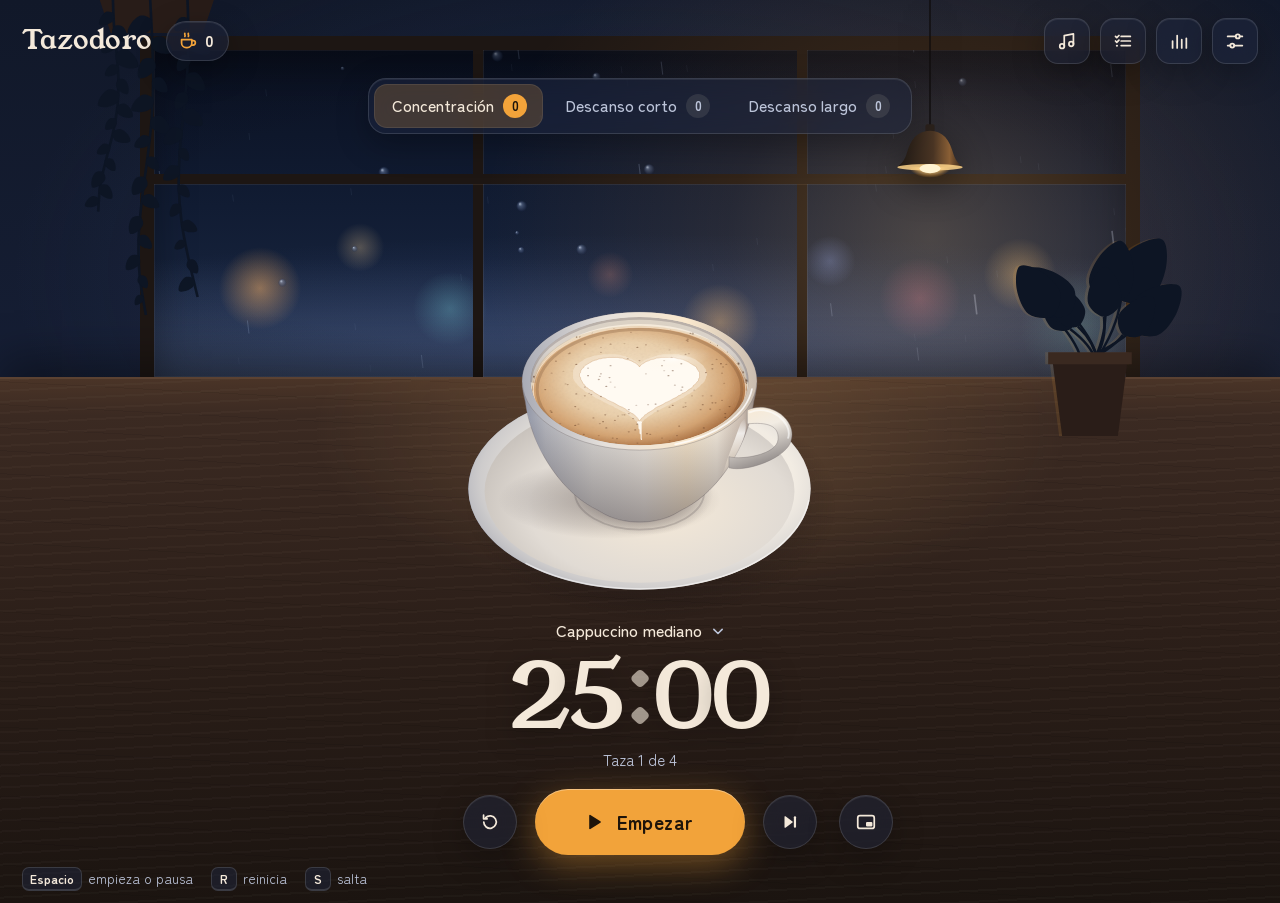
==== commit ebc2fafb: "Fase 4: sonidos de ambiente, tareas, estadísticas y ventana flotante Co-Authored-By: Claude Opus 5.5" ====
--- a/index.html
+++ b/index.html
@@ -13,6 +13,7 @@
   <link rel="stylesheet" href="https://fonts.googleapis.com/css2?family=Young+Serif&family=Zen+Maru+Gothic:wght@400;500;700&display=swap">
   <link rel="stylesheet" href="css/base.css">
   <link rel="stylesheet" href="css/escena.css">
+  <link rel="stylesheet" href="css/paneles.css">
   <link rel="stylesheet" href="css/temas/nocturna.css">
   <link rel="stylesheet" href="css/temas/kawaii.css">
   <link rel="stylesheet" href="css/temas/retro.css">
@@ -26,9 +27,12 @@
     <header class="barra">
       <div class="marca">
         <h1 class="marca-nombre" data-t="app.nombre"></h1>
-        <span class="racha vidrio" role="img"><span class="racha-icono"></span><span class="racha-numero" aria-hidden="true">0</span></span>
+        <button class="racha vidrio" type="button" data-accion="racha"><span class="racha-icono"></span><span class="racha-numero" aria-hidden="true">0</span></button>
       </div>
       <div class="barra-iconos">
+        <button class="boton-icono vidrio" type="button" data-accion="sonidos" data-t-aria="barra.musica" data-t-title="barra.musica"></button>
+        <button class="boton-icono vidrio" type="button" data-accion="tareas" data-t-aria="barra.tareas" data-t-title="barra.tareas"></button>
+        <button class="boton-icono vidrio" type="button" data-accion="estadisticas" data-t-aria="barra.estadisticas" data-t-title="barra.estadisticas"></button>
         <button class="boton-icono vidrio" type="button" data-accion="ajustes" data-t-aria="barra.ajustes" data-t-title="barra.ajustes"></button>
       </div>
     </header>
@@ -59,10 +63,12 @@
       </button>
       <div class="reloj" role="timer"><span class="reloj-cifras"></span></div>
       <p class="estado-linea"></p>
+      <button class="tarea-activa" type="button" data-t-title="tareas.abrir" hidden><span class="tarea-activa-icono"></span><span class="visualmente-oculto" data-t="tareas.enCursoPrefijo"></span><span class="tarea-activa-texto"></span></button>
       <div class="controles">
         <button class="boton-redondo vidrio" type="button" data-accion="reiniciar" data-t-aria="controles.reiniciar" data-t-title="controles.reiniciar"></button>
         <button class="boton-principal" type="button"><span class="principal-icono"></span><span class="principal-texto"></span></button>
         <button class="boton-redondo vidrio" type="button" data-accion="saltar"></button>
+        <button class="boton-redondo vidrio boton-flotante-abrir" type="button" data-accion="flotante" aria-pressed="false"></button>
       </div>
     </main>
 
--- a/css/base.css
+++ b/css/base.css
@@ -11,6 +11,7 @@
 button { cursor: pointer; }
 button:disabled { cursor: not-allowed; }
 svg { display: block; }
+[hidden] { display: none !important; }
 
 .app {
   /* Valores por defecto; cada tema los redefine. */
@@ -73,11 +74,14 @@
 .barra { display: flex; align-items: center; justify-content: space-between; gap: 12px; padding: 4px 6px 0; }
 .marca { display: flex; align-items: center; gap: 14px; min-width: 0; }
 .marca-nombre { font-family: var(--fuente-marca, var(--fuente-display)); font-weight: 400; font-size: clamp(1.35rem, 2.6vw, 1.7rem); letter-spacing: 0.01em; line-height: 1; white-space: nowrap; }
-.racha { display: inline-flex; align-items: center; gap: 6px; height: 40px; padding: 0 14px 0 10px; border-radius: 999px; font-weight: 700; font-variant-numeric: tabular-nums; }
+.racha { display: inline-flex; align-items: center; gap: 6px; height: 40px; padding: 0 14px 0 10px; border-radius: 999px; font-weight: 700; font-variant-numeric: tabular-nums; transition: background-color 0.2s, border-color 0.2s; }
+.racha:hover { background: var(--vidrio-fuerte); border-color: color-mix(in srgb, var(--texto) 24%, transparent); }
 .racha-icono { color: var(--acento); width: 22px; height: 22px; }
 .racha-icono svg { width: 100%; height: 100%; }
 .barra-iconos { display: flex; gap: 10px; }
-.boton-icono { width: 46px; height: 46px; display: grid; place-items: center; border-radius: 14px; padding: 0; transition: background-color 0.2s, border-color 0.2s; }
+.boton-icono { position: relative; width: 46px; height: 46px; display: grid; place-items: center; border-radius: 14px; padding: 0; transition: background-color 0.2s, border-color 0.2s; }
+/* Punto de color: hay sonidos de ambiente encendidos. */
+.boton-icono[data-sonando='true']::after { content: ''; position: absolute; top: 8px; right: 8px; width: 7px; height: 7px; border-radius: 50%; background: var(--acento); box-shadow: 0 0 0 2px var(--fondo); }
 .boton-icono svg { width: 22px; height: 22px; }
 .boton-icono:hover { background: var(--vidrio-fuerte); border-color: color-mix(in srgb, var(--texto) 24%, transparent); }
 
@@ -144,7 +148,25 @@
 .dos-puntos { display: inline-block; width: 0.32em; text-align: center; opacity: 0.6; transform: translateY(-0.06em); }
 .estado-linea { margin-top: 6px; color: var(--texto-suave); font-size: 0.98rem; min-height: 1.45em; text-align: center; }
 
-.controles { display: flex; align-items: center; gap: 18px; margin-top: 18px; }
+/* Tarea en curso: debajo del estado; al tocarla se abre la lista. */
+.tarea-activa {
+  display: inline-flex; align-items: center; gap: 8px;
+  max-width: min(calc(100vw - 40px), 460px); min-height: 34px; margin-top: 8px; padding: 4px 14px 4px 10px;
+  border: 1px solid var(--vidrio-borde); border-radius: 999px;
+  background: color-mix(in srgb, var(--texto) 6%, transparent); color: var(--texto); font-size: 0.92rem;
+  transition: background-color 0.2s, border-color 0.2s;
+}
+.tarea-activa:hover { background: var(--vidrio); border-color: color-mix(in srgb, var(--texto) 24%, transparent); }
+.tarea-activa-icono { flex: none; width: 18px; height: 18px; color: var(--acento); }
+.tarea-activa-icono svg { width: 100%; height: 100%; }
+.tarea-activa-texto { overflow: hidden; white-space: nowrap; text-overflow: ellipsis; }
+/* Con la línea de la tarea, la escena cede su alto para que nada se salga de la pantalla. */
+.app.con-tarea { --alto-escena: clamp(220px, calc(100dvh - 467px), 600px); }
+
+.controles { position: relative; display: flex; align-items: center; gap: 18px; margin-top: 18px; }
+/* La ventana flotante queda a un lado, para que Empezar siga centrado bajo la bebida. */
+.boton-flotante-abrir { position: absolute; left: calc(100% + 22px); top: 50%; transform: translateY(-50%); }
+.boton-flotante-abrir[aria-pressed='true'] { color: var(--acento); border-color: color-mix(in srgb, var(--acento) 60%, transparent); }
 .boton-redondo { width: 54px; height: 54px; display: grid; place-items: center; border-radius: 50%; padding: 0; transition: background-color 0.2s, border-color 0.2s; }
 .boton-redondo svg { width: 22px; height: 22px; }
 .boton-redondo:hover { background: var(--vidrio-fuerte); border-color: color-mix(in srgb, var(--texto) 24%, transparent); }
@@ -296,16 +318,23 @@
 /* ---------- Pantallas angostas ---------- */
 @media (max-width: 600px) {
   .app { --alto-escena: clamp(230px, calc(100dvh - 400px), 470px); }
+  .app.con-tarea { --alto-escena: clamp(210px, calc(100dvh - 442px), 470px); }
+  .app.modo-prueba.con-tarea { --alto-escena: clamp(190px, calc(100dvh - 500px), 470px); }
   .marca { gap: 10px; }
+  .marca-nombre { font-size: 1.25rem; }
   .racha { height: 36px; padding: 0 12px 0 8px; }
-  .boton-icono { width: 42px; height: 42px; }
+  .barra { gap: 8px; }
+  .barra-iconos { gap: 6px; }
+  .boton-icono { width: 40px; height: 40px; border-radius: 12px; }
+  .boton-icono[data-sonando='true']::after { top: 6px; right: 6px; }
   .bloques { margin-top: 12px; }
   .bloque { padding: 0 12px 0 14px; gap: 7px; }
   .bloque-nombre { display: none; }
   .bloque-breve { display: inline; }
-  .controles { gap: 14px; margin-top: 14px; }
-  .boton-principal { min-width: 170px; height: 60px; padding: 0 26px 0 22px; }
-  .boton-redondo { width: 50px; height: 50px; }
+  .controles { gap: 12px; margin-top: 14px; }
+  .boton-principal { min-width: 160px; height: 60px; padding: 0 24px 0 20px; }
+  .boton-redondo { width: 48px; height: 48px; }
+  .boton-flotante-abrir { position: static; transform: none; }
   .pie { justify-content: center; }
   .opciones-tamano { grid-template-columns: repeat(2, minmax(0, 1fr)); }
   .carta-tarjetas { grid-template-columns: repeat(2, minmax(0, 1fr)); gap: 10px; }
@@ -323,8 +352,21 @@
   .prueba-botones .boton-suave { min-height: 30px; }
 }
 
+/* Celulares de 360 px: la barra entra completa. */
+@media (max-width: 380px) {
+  .marca { gap: 8px; }
+  .marca-nombre { font-size: 1.1rem; }
+  .racha { padding: 0 10px 0 7px; gap: 4px; }
+  .barra-iconos { gap: 4px; }
+  .boton-icono { width: 36px; height: 36px; }
+  .boton-icono svg { width: 20px; height: 20px; }
+  .controles { gap: 8px; }
+  .boton-principal { min-width: 148px; }
+}
+
 @media (max-height: 640px) and (min-width: 601px) {
   .app { --alto-escena: clamp(200px, calc(100dvh - 380px), 520px); }
+  .app.con-tarea { --alto-escena: clamp(190px, calc(100dvh - 422px), 520px); }
 }
 
 @media (prefers-reduced-motion: reduce) {
--- a/css/paneles.css
+++ b/css/paneles.css
@@ -0,0 +1,183 @@
+/* Paneles de la fase 4: sonidos de ambiente, tareas, estadísticas y ventana flotante.
+   Usan las mismas variables que el resto: cada tema los viste sin reglas propias. */
+
+/* ---------- Sonidos de ambiente ---------- */
+.dialogo.dialogo-sonidos { width: min(500px, calc(100vw - 24px)); }
+.lista-sonidos { display: grid; gap: 10px; }
+.fila-sonido {
+  display: grid; grid-template-columns: minmax(0, 1fr) minmax(96px, 132px); align-items: center; gap: 12px;
+  padding: 8px 16px 8px 12px; border-radius: 16px;
+  border: 1px solid var(--vidrio-borde); background: color-mix(in srgb, var(--texto) 4%, transparent);
+  transition: background-color 0.2s, border-color 0.2s;
+}
+.fila-sonido input[type='range'] { width: 100%; }
+.fila-sonido:has([data-control='activo']:checked) { border-color: color-mix(in srgb, var(--acento) 55%, transparent); background: var(--activo); }
+.fila-sonido:has([data-control='activo']:not(:checked)) [data-control='volumen'] { opacity: 0.55; }
+.sonido-icono { flex: none; width: 24px; height: 24px; color: var(--texto-suave); transition: color 0.2s; }
+.sonido-icono svg { width: 100%; height: 100%; }
+.fila-sonido:has([data-control='activo']:checked) .sonido-icono { color: var(--acento); }
+.sonido-nombre { min-width: 0; }
+.silencio-general { padding: 0 2px; }
+
+/* ---------- Tareas: panel lateral ---------- */
+.dialogo.panel-lateral {
+  margin: 0 0 0 auto; width: min(440px, 100vw); max-width: 100%;
+  height: 100%; max-height: 100%;
+  border-radius: var(--radio-grande) 0 0 var(--radio-grande); border-right: 0;
+}
+.dialogo.panel-lateral[open] { animation: entra-panel 0.3s cubic-bezier(0.2, 0.8, 0.2, 1); }
+@keyframes entra-panel { from { transform: translateX(32px); opacity: 0; } }
+.panel-lateral .dialogo-cuerpo { align-content: start; gap: 16px; }
+
+.nueva-tarea { display: grid; grid-template-columns: 112px minmax(0, 1fr); align-items: end; gap: 10px; }
+.nueva-tarea .campo-ancho { grid-column: 1 / -1; }
+.nueva-tarea .boton-acento { justify-self: end; min-height: 44px; padding: 0 22px; }
+.entrada-texto {
+  width: 100%; min-height: 44px; padding: 0 12px; border-radius: 12px;
+  border: 1px solid var(--vidrio-borde); background: color-mix(in srgb, var(--fondo) 55%, transparent);
+}
+.entrada-texto::placeholder { color: var(--texto-suave); opacity: 1; }
+.entrada-texto:focus-visible { outline: none; border-color: var(--acento); box-shadow: 0 0 0 1px var(--acento); }
+
+.resumen-tareas:empty { display: none; }
+.lista-tareas { list-style: none; margin: 0; padding: 0; display: grid; gap: 8px; }
+.lista-tareas:empty { display: none; }
+.tarea {
+  position: relative; display: flex; align-items: center; gap: 2px;
+  padding: 2px 4px 2px 0; border-radius: 14px;
+  border: 1px solid var(--vidrio-borde); background: color-mix(in srgb, var(--texto) 4%, transparent);
+  transition: transform 0.22s ease, background-color 0.2s, border-color 0.2s;
+}
+.tarea.activa { border-color: color-mix(in srgb, var(--acento) 70%, transparent); background: var(--activo); }
+.tarea.arrastrando { z-index: 2; transition: background-color 0.2s; background: var(--vidrio-fuerte); box-shadow: var(--sombra-suave); }
+
+.asa-tarea {
+  flex: none; display: grid; place-items: center; width: 30px; height: 44px; padding: 0;
+  border: 0; border-radius: 10px; background: none; color: var(--texto-suave);
+  cursor: grab; touch-action: none;
+}
+.asa-tarea:active { cursor: grabbing; }
+.asa-tarea svg { width: 16px; height: 16px; }
+
+.marca-tarea { position: relative; flex: none; display: grid; place-items: center; width: 34px; height: 44px; cursor: pointer; }
+.marca-tarea input { position: absolute; inset: 0; width: 100%; height: 100%; margin: 0; opacity: 0; cursor: pointer; }
+.marca-caja {
+  display: grid; place-items: center; width: 22px; height: 22px; border-radius: 7px;
+  border: 2px solid color-mix(in srgb, var(--texto) 55%, transparent);
+  transition: background-color 0.15s, border-color 0.15s;
+}
+.marca-caja::after {
+  content: ''; width: 10px; height: 5px; margin-top: -3px;
+  border-left: 2.2px solid var(--acento-texto); border-bottom: 2.2px solid var(--acento-texto);
+  transform: rotate(-45deg) scale(0); transition: transform 0.15s ease;
+}
+.marca-tarea input:checked + .marca-caja { background: var(--acento); border-color: var(--acento); }
+.marca-tarea input:checked + .marca-caja::after { transform: rotate(-45deg) scale(1); }
+.marca-tarea input:focus-visible + .marca-caja { outline: 2px solid var(--foco); outline-offset: 2px; }
+
+.tarea-texto { flex: 1; min-width: 0; display: grid; gap: 1px; padding: 7px 4px; line-height: 1.3; overflow-wrap: anywhere; }
+.tarea-tazas { color: var(--texto-suave); font-size: 0.8rem; font-variant-numeric: tabular-nums; }
+.tarea.completa .tarea-nombre { color: var(--texto-suave); text-decoration: line-through; text-decoration-thickness: 1.5px; }
+
+.boton-mini {
+  flex: none; display: grid; place-items: center; width: 36px; height: 36px; padding: 0;
+  border: 0; border-radius: 10px; background: none; color: var(--texto-suave);
+  transition: background-color 0.2s, color 0.2s;
+}
+.boton-mini svg { width: 19px; height: 19px; }
+.boton-mini:hover:not(:disabled) { background: color-mix(in srgb, var(--texto) 10%, transparent); color: var(--texto); }
+.boton-mini[aria-pressed='true'] { color: var(--acento); }
+.boton-mini:disabled { opacity: 0.35; }
+
+.tarea.editando { display: block; padding: 8px; }
+.editar-tarea { display: grid; grid-template-columns: 84px auto auto; justify-content: start; gap: 8px; }
+.editar-tarea .entrada-texto { grid-column: 1 / -1; }
+
+.tareas-vacio { display: grid; justify-items: center; gap: 12px; padding: 28px 18px 8px; text-align: center; color: var(--texto-suave); }
+.tareas-vacio p { max-width: 30ch; }
+.tareas-ilustracion { width: 78px; height: auto; }
+.tareas-ilustracion .papel { fill: color-mix(in srgb, var(--texto) 7%, transparent); stroke: color-mix(in srgb, var(--texto) 45%, transparent); stroke-width: 1.4; stroke-linejoin: round; }
+.tareas-ilustracion .casilla { fill: none; stroke: color-mix(in srgb, var(--texto) 45%, transparent); stroke-width: 1.3; }
+.tareas-ilustracion .visto { fill: none; stroke: var(--acento); stroke-width: 1.7; stroke-linecap: round; stroke-linejoin: round; }
+.tareas-ilustracion .renglon { stroke: color-mix(in srgb, var(--texto) 30%, transparent); stroke-width: 2; stroke-linecap: round; }
+.tareas-ilustracion .vaporcito { fill: none; stroke: color-mix(in srgb, var(--texto) 35%, transparent); stroke-width: 1.3; stroke-linecap: round; }
+.tareas-ilustracion .taza { fill: var(--acento); }
+.tareas-ilustracion .asa { fill: none; stroke: var(--acento); stroke-width: 1.7; stroke-linecap: round; }
+.tareas-ilustracion .platito { stroke: color-mix(in srgb, var(--texto) 45%, transparent); stroke-width: 1.8; stroke-linecap: round; }
+
+/* ---------- Estadísticas ---------- */
+.dialogo.dialogo-estadisticas { width: min(640px, calc(100vw - 24px)); }
+.cifras { display: grid; grid-template-columns: repeat(3, minmax(0, 1fr)); gap: 10px; }
+.cifra-panel {
+  display: grid; align-content: start; gap: 6px; padding: 14px 16px 12px; border-radius: 16px;
+  border: 1px solid var(--vidrio-borde); background: color-mix(in srgb, var(--texto) 4%, transparent);
+}
+.cifra-valor { font-family: var(--fuente-display); font-size: 2.2rem; line-height: 1; font-variant-numeric: tabular-nums lining-nums; }
+.cifra-etiqueta { color: var(--texto-suave); font-size: 0.84rem; line-height: 1.3; }
+
+.bloque-grafico { position: relative; display: grid; gap: 8px; }
+.bloque-grafico h3, .favorita h3 { font-size: 1rem; font-weight: 700; }
+.grafico svg { width: 100%; height: auto; overflow: visible; }
+.grafico text { font-family: var(--fuente-ui); font-size: 12.5px; }
+.grafico .linea-base { stroke: color-mix(in srgb, var(--texto) 25%, transparent); stroke-width: 1; }
+.grafico .barra-dia { fill: color-mix(in srgb, var(--acento) 55%, transparent); transition: fill 0.15s; }
+.grafico .barra-dia-hoy { fill: var(--acento); }
+.grafico .columna.resaltada .barra-dia { fill: var(--acento-hover); }
+.grafico .dia, .grafico .grafico-vacio { fill: var(--texto-suave); }
+.grafico .grafico-vacio { font-size: 14px; }
+.grafico .dia-hoy, .grafico .valor-hoy { fill: var(--texto); font-weight: 700; }
+.globo-grafico {
+  position: absolute; z-index: 2; transform: translate(-50%, -100%);
+  padding: 6px 10px; border-radius: 10px; border: 1px solid var(--vidrio-borde);
+  background: var(--fondo); color: var(--texto); font-size: 0.84rem; white-space: nowrap;
+  box-shadow: var(--sombra-suave); pointer-events: none;
+}
+
+.favorita {
+  display: grid; grid-template-columns: 84px minmax(0, 1fr); align-items: center; gap: 14px;
+  padding: 10px 16px 10px 10px; border-radius: 16px;
+  border: 1px solid var(--vidrio-borde); background: color-mix(in srgb, var(--texto) 4%, transparent);
+}
+.favorita:has(.favorita-ilustracion:empty) { grid-template-columns: minmax(0, 1fr); padding: 14px 16px; }
+.favorita-ilustracion { position: relative; width: 84px; aspect-ratio: 1; }
+.favorita-ilustracion:empty { display: none; }
+.favorita-ilustracion svg { position: absolute; inset: 0; width: 100%; height: 100%; overflow: visible; }
+.favorita-texto { font-family: var(--fuente-titulos, var(--fuente-display)); font-size: 1.2rem; line-height: 1.25; margin-top: 2px; }
+.favorita-total:empty { display: none; }
+
+.acciones-datos {
+  display: flex; flex-wrap: wrap; align-items: center; justify-content: space-between; gap: 10px 16px;
+  padding-top: 16px; border-top: 1px solid var(--vidrio-borde);
+}
+.exportar { display: inline-flex; align-items: center; gap: 8px; }
+.icono-boton { display: inline-grid; width: 18px; height: 18px; }
+.icono-boton svg { width: 100%; height: 100%; }
+
+/* ---------- Ventana flotante (Document Picture-in-Picture) ---------- */
+.app.flotante {
+  position: fixed; inset: 0; min-height: 0; container-type: size;
+  display: grid; grid-template-rows: minmax(0, 1fr) auto; place-items: center; gap: 2px;
+  padding: 8px 12px 14px;
+  background: radial-gradient(120% 75% at 50% 32%, color-mix(in srgb, var(--acento) 12%, var(--fondo)), var(--fondo) 70%);
+}
+/* La escena cabe entera (ancho o alto, lo que limite primero) y conserva su proporción. */
+.flotante .escena { width: min(100cqw, (100cqh - 62px) * 400 / 460); height: auto; aspect-ratio: 400 / 460; }
+.flotante-pie { display: flex; align-items: center; justify-content: center; gap: 14px; }
+.flotante .reloj { margin: 0; font-size: 2.7rem; }
+.boton-principal.boton-flotante { min-width: 0; width: 52px; height: 52px; padding: 0; border-radius: 50%; }
+.boton-flotante svg { width: 24px; height: 24px; }
+
+/* ---------- Pantallas angostas ---------- */
+@media (max-width: 600px) {
+  .dialogo.panel-lateral { width: 100%; border-radius: 0; border: 0; }
+  .fila-sonido { grid-template-columns: minmax(0, 1fr); gap: 2px; padding: 6px 14px 10px 12px; }
+  .cifras { gap: 8px; }
+  .cifra-panel { padding: 12px 12px 10px; }
+  .cifra-valor { font-size: 1.85rem; }
+  .cifra-etiqueta { font-size: 0.8rem; }
+}
+
+@media (prefers-reduced-motion: reduce) {
+  .dialogo.panel-lateral[open] { animation: none; }
+  .tarea { transition: none; }
+}
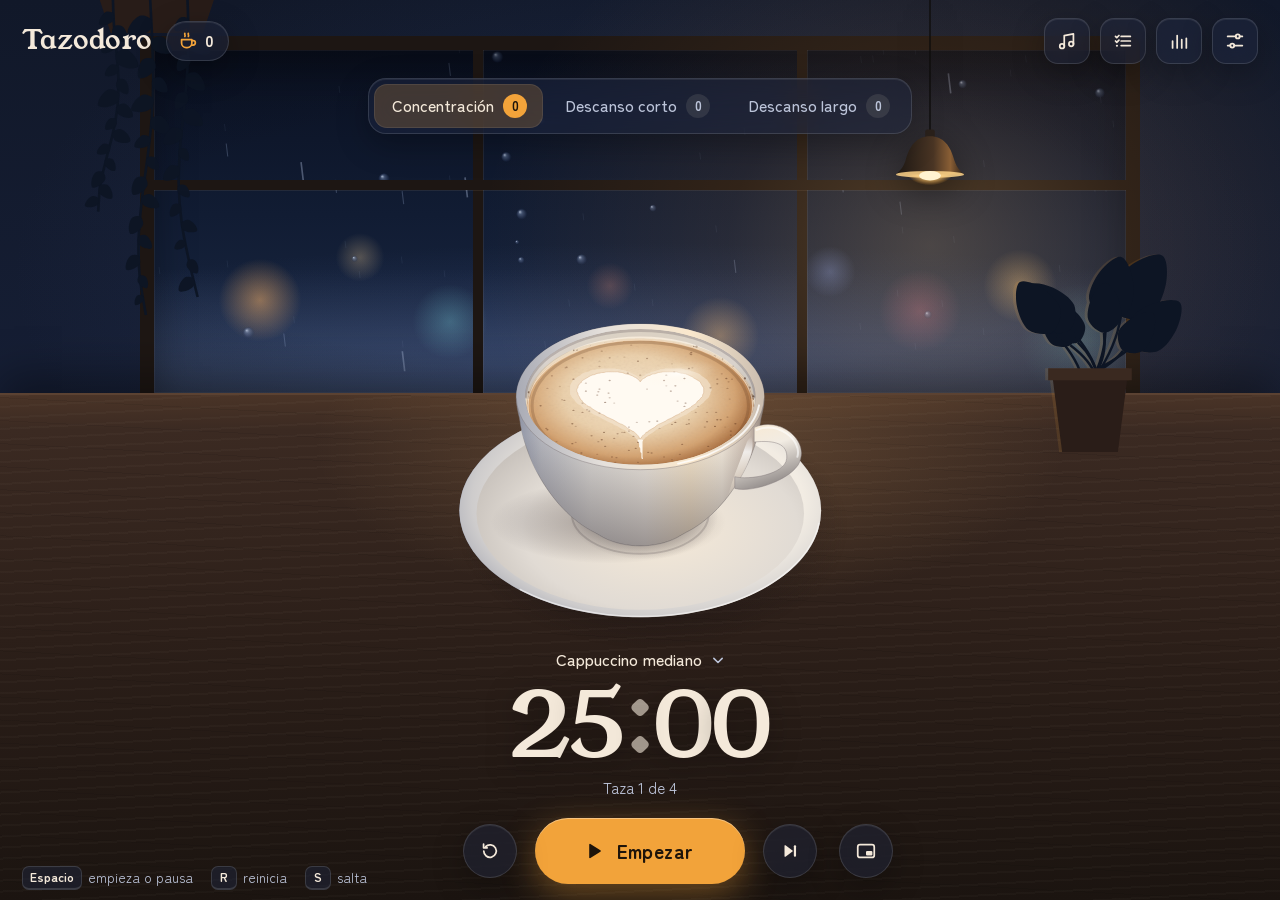
==== commit 6e408fe6: "Fase 5: pantallas, accesibilidad, rendimiento, avisos en Android y preparación para publicar Co-Auth" ====
--- a/index.html
+++ b/index.html
@@ -4,9 +4,13 @@
   <meta charset="utf-8">
   <meta name="viewport" content="width=device-width, initial-scale=1, viewport-fit=cover">
   <title>Tazodoro</title>
-  <meta name="description" content="">
+  <meta name="description" content="Un Pomodoro de café: tu bebida se vacía al ritmo del tiempo y se vuelve a llenar en los descansos.">
+  <meta property="og:title" content="Tazodoro">
+  <meta property="og:description" content="Un Pomodoro de café: tu bebida se vacía al ritmo del tiempo y se vuelve a llenar en los descansos.">
+  <meta property="og:type" content="website">
   <meta name="theme-color" content="#141B2E">
   <meta name="color-scheme" content="dark">
+  <link rel="manifest" href="manifest.webmanifest">
   <link rel="icon" href="data:image/svg+xml,%3Csvg xmlns='http://www.w3.org/2000/svg' viewBox='0 0 32 32'%3E%3Cpath d='M6 9h17v11a6 6 0 0 1-6 6h-5a6 6 0 0 1-6-6z' fill='%23F4E9DA'/%3E%3C/svg%3E">
   <link rel="preconnect" href="https://fonts.googleapis.com">
   <link rel="preconnect" href="https://fonts.gstatic.com" crossorigin>
@@ -18,6 +22,54 @@
   <link rel="stylesheet" href="css/temas/kawaii.css">
   <link rel="stylesheet" href="css/temas/retro.css">
   <link rel="stylesheet" href="css/temas/kraft.css">
+  <!-- precargas: generado por herramientas/precargas.mjs -->
+  <link rel="modulepreload" href="js/textos.js">
+  <link rel="modulepreload" href="js/estado.js">
+  <link rel="modulepreload" href="js/temporizador.js">
+  <link rel="modulepreload" href="js/registros.js">
+  <link rel="modulepreload" href="js/bebidas/catalogo.js">
+  <link rel="modulepreload" href="js/bebidas/escena.js">
+  <link rel="modulepreload" href="js/util/tiempo.js">
+  <link rel="modulepreload" href="js/ui/controles.js">
+  <link rel="modulepreload" href="js/ui/carta.js">
+  <link rel="modulepreload" href="js/ui/ajustes.js">
+  <link rel="modulepreload" href="js/ui/dialogo.js">
+  <link rel="modulepreload" href="js/ui/prueba.js">
+  <link rel="modulepreload" href="js/ui/avisos.js">
+  <link rel="modulepreload" href="js/audio/motor.js">
+  <link rel="modulepreload" href="js/audio/campanita.js">
+  <link rel="modulepreload" href="js/audio/ambientes.js">
+  <link rel="modulepreload" href="js/ui/sonidos.js">
+  <link rel="modulepreload" href="js/ui/tareas.js">
+  <link rel="modulepreload" href="js/ui/estadisticas.js">
+  <link rel="modulepreload" href="js/ui/flotante.js">
+  <link rel="modulepreload" href="js/tareas.js">
+  <link rel="modulepreload" href="js/temas.js">
+  <link rel="modulepreload" href="js/nombres.js">
+  <link rel="modulepreload" href="js/bebidas/renderizador.js">
+  <link rel="modulepreload" href="js/bebidas/maquinas.js">
+  <link rel="modulepreload" href="js/util/azar.js">
+  <link rel="modulepreload" href="js/util/svg.js">
+  <link rel="modulepreload" href="js/ui/iconos.js">
+  <link rel="modulepreload" href="js/ui/reloj.js">
+  <link rel="modulepreload" href="js/estadisticas.js">
+  <link rel="modulepreload" href="js/bebidas/partes.js">
+  <link rel="modulepreload" href="js/fondos/nocturna.js">
+  <link rel="modulepreload" href="js/fondos/kawaii.js">
+  <link rel="modulepreload" href="js/fondos/retro.js">
+  <link rel="modulepreload" href="js/fondos/kraft.js">
+  <link rel="modulepreload" href="js/bebidas/recipientes.js">
+  <link rel="modulepreload" href="js/bebidas/detalles.js">
+  <link rel="modulepreload" href="js/bebidas/flotantes.js">
+  <link rel="modulepreload" href="js/bebidas/restos.js">
+  <link rel="modulepreload" href="js/bebidas/opaco.js">
+  <link rel="modulepreload" href="js/bebidas/vidrio.js">
+  <link rel="modulepreload" href="js/bebidas/capas.js">
+  <link rel="modulepreload" href="js/bebidas/carita.js">
+  <link rel="modulepreload" href="js/util/color.js">
+  <link rel="modulepreload" href="js/bebidas/texturas.js">
+  <link rel="modulepreload" href="js/bebidas/artes.js">
+  <!-- /precargas -->
   <script type="module" src="js/main.js"></script>
 </head>
 <body>
@@ -27,13 +79,13 @@
     <header class="barra">
       <div class="marca">
         <h1 class="marca-nombre" data-t="app.nombre"></h1>
-        <button class="racha vidrio" type="button" data-accion="racha"><span class="racha-icono"></span><span class="racha-numero" aria-hidden="true">0</span></button>
+        <button class="racha vidrio" type="button" data-accion="racha" aria-haspopup="dialog"><span class="racha-icono"></span><span class="racha-numero" aria-hidden="true">0</span></button>
       </div>
       <div class="barra-iconos">
-        <button class="boton-icono vidrio" type="button" data-accion="sonidos" data-t-aria="barra.musica" data-t-title="barra.musica"></button>
-        <button class="boton-icono vidrio" type="button" data-accion="tareas" data-t-aria="barra.tareas" data-t-title="barra.tareas"></button>
-        <button class="boton-icono vidrio" type="button" data-accion="estadisticas" data-t-aria="barra.estadisticas" data-t-title="barra.estadisticas"></button>
-        <button class="boton-icono vidrio" type="button" data-accion="ajustes" data-t-aria="barra.ajustes" data-t-title="barra.ajustes"></button>
+        <button class="boton-icono vidrio" type="button" data-accion="sonidos" aria-haspopup="dialog" data-t-aria="barra.musica" data-t-title="barra.musica"></button>
+        <button class="boton-icono vidrio" type="button" data-accion="tareas" aria-haspopup="dialog" data-t-aria="barra.tareas" data-t-title="barra.tareas"></button>
+        <button class="boton-icono vidrio" type="button" data-accion="estadisticas" aria-haspopup="dialog" data-t-aria="barra.estadisticas" data-t-title="barra.estadisticas"></button>
+        <button class="boton-icono vidrio" type="button" data-accion="ajustes" aria-haspopup="dialog" data-t-aria="barra.ajustes" data-t-title="barra.ajustes"></button>
       </div>
     </header>
 
@@ -58,17 +110,19 @@
     <main class="centro">
       <div class="escena" role="img"></div>
       <p class="mensaje vidrio" role="status"></p>
-      <button class="pedido" type="button" aria-haspopup="dialog" aria-expanded="false" data-t-title="pedido.abrir">
-        <span class="pedido-texto"></span><span class="pedido-flecha"></span>
-      </button>
-      <div class="reloj" role="timer"><span class="reloj-cifras"></span></div>
-      <p class="estado-linea"></p>
-      <button class="tarea-activa" type="button" data-t-title="tareas.abrir" hidden><span class="tarea-activa-icono"></span><span class="visualmente-oculto" data-t="tareas.enCursoPrefijo"></span><span class="tarea-activa-texto"></span></button>
-      <div class="controles">
-        <button class="boton-redondo vidrio" type="button" data-accion="reiniciar" data-t-aria="controles.reiniciar" data-t-title="controles.reiniciar"></button>
-        <button class="boton-principal" type="button"><span class="principal-icono"></span><span class="principal-texto"></span></button>
-        <button class="boton-redondo vidrio" type="button" data-accion="saltar"></button>
-        <button class="boton-redondo vidrio boton-flotante-abrir" type="button" data-accion="flotante" aria-pressed="false"></button>
+      <div class="mando">
+        <button class="pedido" type="button" aria-haspopup="dialog" aria-expanded="false" data-t-title="pedido.abrir">
+          <span class="pedido-texto"></span><span class="pedido-flecha"></span>
+        </button>
+        <div class="reloj" role="timer"><span class="reloj-cifras"></span></div>
+        <p class="estado-linea"></p>
+        <button class="tarea-activa" type="button" aria-haspopup="dialog" data-t-title="tareas.abrir" hidden><span class="tarea-activa-icono"></span><span class="visualmente-oculto" data-t="tareas.enCursoPrefijo"></span><span class="tarea-activa-texto"></span></button>
+        <div class="controles">
+          <button class="boton-redondo vidrio" type="button" data-accion="reiniciar" data-t-aria="controles.reiniciar" data-t-title="controles.reiniciar"></button>
+          <button class="boton-principal" type="button"><span class="principal-icono"></span><span class="principal-texto"></span></button>
+          <button class="boton-redondo vidrio" type="button" data-accion="saltar"></button>
+          <button class="boton-redondo vidrio boton-flotante-abrir" type="button" data-accion="flotante" aria-pressed="false"></button>
+        </div>
       </div>
     </main>
 
--- a/css/base.css
+++ b/css/base.css
@@ -21,6 +21,10 @@
   --acento: #f2a33a;
   --acento-texto: #1e140a;
   --acento-hover: #ffb85c;
+  /* Variantes del acento con contraste AA sobre los paneles (los temas claros las oscurecen). */
+  --enlace: var(--acento);
+  --grafico: var(--acento);
+  --acento-icono: var(--acento);
   --vidrio: rgba(28, 36, 58, 0.55);
   --vidrio-fuerte: rgba(22, 28, 46, 0.9);
   --vidrio-borde: rgba(255, 255, 255, 0.13);
@@ -76,7 +80,7 @@
 .marca-nombre { font-family: var(--fuente-marca, var(--fuente-display)); font-weight: 400; font-size: clamp(1.35rem, 2.6vw, 1.7rem); letter-spacing: 0.01em; line-height: 1; white-space: nowrap; }
 .racha { display: inline-flex; align-items: center; gap: 6px; height: 40px; padding: 0 14px 0 10px; border-radius: 999px; font-weight: 700; font-variant-numeric: tabular-nums; transition: background-color 0.2s, border-color 0.2s; }
 .racha:hover { background: var(--vidrio-fuerte); border-color: color-mix(in srgb, var(--texto) 24%, transparent); }
-.racha-icono { color: var(--acento); width: 22px; height: 22px; }
+.racha-icono { color: var(--acento-icono); width: 22px; height: 22px; }
 .racha-icono svg { width: 100%; height: 100%; }
 .barra-iconos { display: flex; gap: 10px; }
 .boton-icono { position: relative; width: 46px; height: 46px; display: grid; place-items: center; border-radius: 14px; padding: 0; transition: background-color 0.2s, border-color 0.2s; }
@@ -107,6 +111,8 @@
 
 /* ---------- Centro ---------- */
 .centro { position: relative; display: flex; flex-direction: column; align-items: center; justify-content: center; padding: 6px 0 4px; min-width: 0; }
+/* Pedido, reloj, estado, tarea y botones: debajo de la bebida (o a su lado con el celular acostado). */
+.mando { display: flex; flex-direction: column; align-items: center; min-width: 0; max-width: 100%; }
 .escena {
   position: relative;
   width: min(calc(100vw - 32px), calc(var(--alto-escena) * 400 / 460));
@@ -137,7 +143,7 @@
 
 .reloj {
   font-family: var(--fuente-display);
-  font-size: clamp(3.4rem, 8vw, 5.6rem);
+  font-size: clamp(3.4rem, min(8vw, 10vh), 5.6rem);
   line-height: 1; letter-spacing: 0.01em;
   margin-top: 2px; font-variant-numeric: tabular-nums lining-nums;
   text-shadow: 0 6px 30px rgba(0, 0, 0, 0.35);
@@ -157,7 +163,7 @@
   transition: background-color 0.2s, border-color 0.2s;
 }
 .tarea-activa:hover { background: var(--vidrio); border-color: color-mix(in srgb, var(--texto) 24%, transparent); }
-.tarea-activa-icono { flex: none; width: 18px; height: 18px; color: var(--acento); }
+.tarea-activa-icono { flex: none; width: 18px; height: 18px; color: var(--acento-icono); }
 .tarea-activa-icono svg { width: 100%; height: 100%; }
 .tarea-activa-texto { overflow: hidden; white-space: nowrap; text-overflow: ellipsis; }
 /* Con la línea de la tarea, la escena cede su alto para que nada se salga de la pantalla. */
@@ -166,7 +172,7 @@
 .controles { position: relative; display: flex; align-items: center; gap: 18px; margin-top: 18px; }
 /* La ventana flotante queda a un lado, para que Empezar siga centrado bajo la bebida. */
 .boton-flotante-abrir { position: absolute; left: calc(100% + 22px); top: 50%; transform: translateY(-50%); }
-.boton-flotante-abrir[aria-pressed='true'] { color: var(--acento); border-color: color-mix(in srgb, var(--acento) 60%, transparent); }
+.boton-flotante-abrir[aria-pressed='true'] { color: var(--acento-icono); border-color: color-mix(in srgb, var(--acento) 60%, transparent); }
 .boton-redondo { width: 54px; height: 54px; display: grid; place-items: center; border-radius: 50%; padding: 0; transition: background-color 0.2s, border-color 0.2s; }
 .boton-redondo svg { width: 22px; height: 22px; }
 .boton-redondo:hover { background: var(--vidrio-fuerte); border-color: color-mix(in srgb, var(--texto) 24%, transparent); }
@@ -186,6 +192,14 @@
 
 /* ---------- Pie ---------- */
 .pie { display: flex; justify-content: flex-start; padding: 8px 6px 2px; color: var(--texto-suave); font-size: 0.85rem; }
+/* En pantallas anchas los atajos van en la esquina y le dejan su fila a la bebida. */
+@media (min-width: 900px) {
+  .pie { position: absolute; left: max(16px, env(safe-area-inset-left)); bottom: max(10px, env(safe-area-inset-bottom)); padding: 0 6px; }
+}
+/* En pantallas táctiles no hay teclado a mano: los atajos sobran. */
+@media (hover: none) and (pointer: coarse) {
+  .pie { display: none; }
+}
 .atajos { display: flex; flex-wrap: wrap; gap: 6px 18px; }
 .atajo { display: inline-flex; align-items: center; gap: 6px; }
 kbd {
@@ -223,7 +237,7 @@
 .opcion-tamano:hover:not(:disabled) { background: color-mix(in srgb, var(--texto) 8%, transparent); }
 .opcion-tamano[aria-checked='true'] { border-color: var(--acento); background: var(--activo); }
 .opcion-tamano:disabled { opacity: 0.45; }
-.opcion-icono { width: 34px; height: 34px; color: var(--acento); }
+.opcion-icono { width: 34px; height: 34px; color: var(--acento-icono); }
 .opcion-icono svg { width: 100%; height: 100%; }
 .opcion-nombre { font-weight: 700; font-size: 0.9rem; }
 .opcion-minutos { color: var(--texto-suave); font-size: 0.8rem; font-variant-numeric: tabular-nums; }
@@ -259,7 +273,7 @@
 .boton-suave:hover { background: color-mix(in srgb, var(--texto) 12%, transparent); }
 .boton-acento { border: 0; background: var(--acento); color: var(--acento-texto); }
 .boton-acento:hover { background: var(--acento-hover); }
-.boton-texto { border: 0; background: none; color: var(--acento); padding: 0 4px; justify-self: start; text-decoration: underline; text-underline-offset: 3px; }
+.boton-texto { border: 0; background: none; color: var(--enlace); padding: 0 4px; justify-self: start; text-decoration: underline; text-underline-offset: 3px; }
 
 .grupo-ajustes { display: grid; gap: 12px; }
 .grupo-ajustes h3 { font-size: 1rem; font-weight: 700; }
@@ -352,6 +366,12 @@
   .prueba-botones .boton-suave { min-height: 30px; }
 }
 
+/* Celulares de 320 px: el nombre queda para los lectores de pantalla (y en la pestaña). */
+@media (max-width: 340px) {
+  .marca-nombre { position: absolute; width: 1px; height: 1px; overflow: hidden; clip-path: inset(50%); white-space: nowrap; }
+  .boton-flotante-abrir { display: none; }
+}
+
 /* Celulares de 360 px: la barra entra completa. */
 @media (max-width: 380px) {
   .marca { gap: 8px; }
@@ -369,6 +389,41 @@
   .app.con-tarea { --alto-escena: clamp(190px, calc(100dvh - 422px), 520px); }
 }
 
+/* En fila: la bebida a la izquierda; pedido, reloj y botones a la derecha.
+   Celular acostado, o ventana ancha y baja (laptop con la barra del navegador), donde apilada la bebida quedaría chica.
+   El mismo par de condiciones se repite en los temas que ocultan adornos en esta vista. */
+@media (orientation: landscape) and (max-height: 500px), (min-aspect-ratio: 3/2) and (max-height: 720px) {
+  .app, .app.con-tarea { --alto-escena: calc(100dvh - 150px); }
+  .centro { flex-direction: row; gap: clamp(16px, 5vw, 72px); padding: 2px 0; }
+  .reloj { font-size: clamp(2.6rem, 14vh, 5.6rem); }
+  .tarea-activa { max-width: min(46vw, 400px); }
+  .boton-flotante-abrir { position: static; transform: none; }
+}
+/* Solo el celular acostado: todo más compacto y sin atajos. */
+@media (orientation: landscape) and (max-height: 500px) {
+  .app { padding-top: max(8px, env(safe-area-inset-top)); }
+  .bloques { margin-top: 8px; }
+  .bloque { min-height: 40px; padding: 0 12px 0 14px; gap: 7px; }
+  .bloque-nombre { display: none; }
+  .bloque-breve { display: inline; }
+  .estado-linea { margin-top: 2px; }
+  .tarea-activa { margin-top: 6px; }
+  .controles { gap: 10px; margin-top: 10px; }
+  .boton-principal { min-width: 150px; height: 52px; padding: 0 22px 0 18px; font-size: 1.1rem; }
+  .boton-redondo { width: 46px; height: 46px; }
+  .pie { display: none; }
+  /* El panel del modo de prueba taparía el reloj: acostado no se muestra (de pie, sí). */
+  .panel-prueba { display: none; }
+}
+/* En fila y con ancho de sobra: las pestañas suben a la barra (con nombres cortos en el celular, completos en la laptop). */
+@media (orientation: landscape) and (max-height: 500px) and (min-width: 800px), (min-aspect-ratio: 3/2) and (max-height: 720px) and (min-width: 1100px) {
+  .app { grid-template-rows: auto 1fr; }
+  .app, .app.con-tarea { --alto-escena: calc(100dvh - 86px); }
+  .barra, .bloques { grid-row: 1; grid-column: 1; }
+  .bloques { justify-self: center; align-self: center; margin-top: 0; }
+  .centro { grid-row: 2; }
+}
+
 @media (prefers-reduced-motion: reduce) {
   *, *::before, *::after { transition-duration: 0.01ms !important; }
   .contador.sube { animation: none; }
--- a/css/paneles.css
+++ b/css/paneles.css
@@ -15,7 +15,7 @@
 .fila-sonido:has([data-control='activo']:not(:checked)) [data-control='volumen'] { opacity: 0.55; }
 .sonido-icono { flex: none; width: 24px; height: 24px; color: var(--texto-suave); transition: color 0.2s; }
 .sonido-icono svg { width: 100%; height: 100%; }
-.fila-sonido:has([data-control='activo']:checked) .sonido-icono { color: var(--acento); }
+.fila-sonido:has([data-control='activo']:checked) .sonido-icono { color: var(--acento-icono); }
 .sonido-nombre { min-width: 0; }
 .silencio-general { padding: 0 2px; }
 
@@ -86,7 +86,7 @@
 }
 .boton-mini svg { width: 19px; height: 19px; }
 .boton-mini:hover:not(:disabled) { background: color-mix(in srgb, var(--texto) 10%, transparent); color: var(--texto); }
-.boton-mini[aria-pressed='true'] { color: var(--acento); }
+.boton-mini[aria-pressed='true'] { color: var(--acento-icono); }
 .boton-mini:disabled { opacity: 0.35; }
 
 .tarea.editando { display: block; padding: 8px; }
@@ -120,8 +120,9 @@
 .grafico svg { width: 100%; height: auto; overflow: visible; }
 .grafico text { font-family: var(--fuente-ui); font-size: 12.5px; }
 .grafico .linea-base { stroke: color-mix(in srgb, var(--texto) 25%, transparent); stroke-width: 1; }
-.grafico .barra-dia { fill: color-mix(in srgb, var(--acento) 55%, transparent); transition: fill 0.15s; }
-.grafico .barra-dia-hoy { fill: var(--acento); }
+/* Días pasados al 80 %: así también llegan a 3:1 sobre el panel. Hoy se distingue además por su etiqueta. */
+.grafico .barra-dia { fill: color-mix(in srgb, var(--grafico) 80%, transparent); transition: fill 0.15s; }
+.grafico .barra-dia-hoy { fill: var(--grafico); }
 .grafico .columna.resaltada .barra-dia { fill: var(--acento-hover); }
 .grafico .dia, .grafico .grafico-vacio { fill: var(--texto-suave); }
 .grafico .grafico-vacio { font-size: 14px; }
@@ -181,3 +182,30 @@
   .dialogo.panel-lateral[open] { animation: none; }
   .tarea { transition: none; }
 }
+
+/* ---------- Alto contraste de Windows (colores forzados) ----------
+   Las ilustraciones conservan sus colores (la bebida es el reloj); los controles usan los colores
+   del sistema y lo elegido se marca con un contorno, porque los fondos de color desaparecen. */
+@media (forced-colors: active) {
+  .escena, .tarjeta-ilustracion, .favorita-ilustracion, .vista-escena, .tareas-ilustracion { forced-color-adjust: none; }
+  .grafico { forced-color-adjust: none; }
+  .grafico .barra-dia { fill: CanvasText; }
+  .grafico .barra-dia-hoy, .grafico .columna.resaltada .barra-dia { fill: Highlight; }
+  .grafico text, .grafico .dia-hoy, .grafico .valor-hoy { fill: CanvasText; }
+  .grafico .linea-base { stroke: CanvasText; }
+  .interruptor-pista, .interruptor-pista::after, .marca-caja, .marca-caja::after { forced-color-adjust: none; }
+  .interruptor-pista { background: Canvas; border: 1px solid CanvasText; }
+  .interruptor-pista::after { top: 2px; left: 2px; background: CanvasText; }
+  .interruptor input:checked + .interruptor-pista { background: Highlight; border-color: Highlight; }
+  .interruptor input:checked + .interruptor-pista::after { background: HighlightText; }
+  .marca-caja { border-color: CanvasText; }
+  .marca-tarea input:checked + .marca-caja { background: Highlight; border-color: Highlight; }
+  .marca-caja::after { border-color: HighlightText; }
+  .boton-principal, .bloque, .boton-mini, .asa-tarea, .pedido, .tarea-activa, .contador { border: 1px solid ButtonText; }
+  .bloque[aria-pressed='true'], .tarjeta-bebida[aria-pressed='true'], .opcion-tamano[aria-checked='true'],
+  .vista-tema[aria-checked='true'], .tarea.activa, .boton-mini[aria-pressed='true'],
+  .boton-flotante-abrir[aria-pressed='true'], .fila-sonido:has([data-control='activo']:checked) {
+    outline: 3px solid Highlight; outline-offset: 1px;
+  }
+  .boton-icono[data-sonando='true']::after { forced-color-adjust: none; background: Highlight; }
+}
--- a/css/temas/nocturna.css
+++ b/css/temas/nocturna.css
@@ -161,3 +161,8 @@
   [data-tema='nocturna'] .lampara { left: calc(100% - 46px); }
   [data-tema='nocturna'] .fondo-halo { left: calc(100% - 46px); }
 }
+
+/* En fila (celular acostado o ventana baja): el reloj ocupa la derecha, donde iba la maceta. */
+@media (orientation: landscape) and (max-height: 500px), (min-aspect-ratio: 3/2) and (max-height: 720px) {
+  [data-tema='nocturna'] .planta-maceta { display: none; }
+}
--- a/css/temas/kawaii.css
+++ b/css/temas/kawaii.css
@@ -14,6 +14,9 @@
   --acento: #ff8fb1;
   --acento-hover: #ff7aa3;
   --acento-texto: #3e1f42;
+  --enlace: #b42d60;
+  --grafico: #c13b6c;
+  --acento-icono: #c13b6c;
   --vidrio: rgba(255, 255, 255, 0.66);
   --vidrio-fuerte: rgba(255, 251, 253, 0.97);
   --vidrio-borde: rgba(214, 150, 190, 0.6);
--- a/css/temas/retro.css
+++ b/css/temas/retro.css
@@ -14,6 +14,9 @@
   --acento: var(--mostaza);
   --acento-hover: #efb544;
   --acento-texto: var(--chocolate);
+  --enlace: #b8293a;
+  --grafico: #227c78;
+  --acento-icono: #b8293a;
   --vidrio: rgba(255, 249, 236, 0.92);
   --vidrio-fuerte: #fff8ea;
   --vidrio-borde: #2e1e17;
@@ -104,6 +107,10 @@
 /* El pedido queda justo en el canto del mostrador: lleva su propio fondo para leerse siempre. */
 [data-tema='retro'] .pedido { background: rgba(46, 30, 23, 0.72); border-color: rgba(255, 244, 226, 0.35); }
 [data-tema='retro'] .pedido:hover, [data-tema='retro'] .pedido[aria-expanded='true'] { background: rgba(46, 30, 23, 0.88); }
+/* La tarea en curso también va sobre el frente cereza: mismo fondo oscuro que el pedido. */
+[data-tema='retro'] .tarea-activa { background: rgba(46, 30, 23, 0.72); border-color: rgba(255, 244, 226, 0.35); color: #fcebd6; }
+[data-tema='retro'] .tarea-activa:hover { background: rgba(46, 30, 23, 0.88); }
+[data-tema='retro'] .tarea-activa-icono { color: var(--mostaza); }
 
 /* ---------- Controles con canto oscuro y sombra dura ---------- */
 [data-tema='retro'] .vidrio { -webkit-backdrop-filter: none; backdrop-filter: none; border-width: 2px; }
@@ -134,6 +141,18 @@
   [data-tema='retro'] .fondo-frente { bottom: 52px; }
 }
 
+/* En fila (celular acostado o ventana baja): el reloj queda sobre la pared crema, así que va en una pizarra de menú
+   con marco cromado; el letrero se apaga para no chocar con ella. */
+@media (orientation: landscape) and (max-height: 500px), (min-aspect-ratio: 3/2) and (max-height: 720px) {
+  [data-tema='retro'] .letrero-neon { display: none; }
+  [data-tema='retro'] .mando {
+    padding: 8px 18px 14px; border-radius: 22px;
+    background: rgba(46, 30, 23, 0.9); border: 3px solid #d9dee4;
+    box-shadow: inset 0 0 0 2px #9aa3ad, 4px 4px 0 rgba(46, 30, 23, 0.35);
+  }
+  [data-tema='retro'] .mando .pedido { background: transparent; border-color: transparent; }
+}
+
 /* ---------- Vista previa en el selector ---------- */
 .vista-escena[data-vista='retro'] {
   background:
